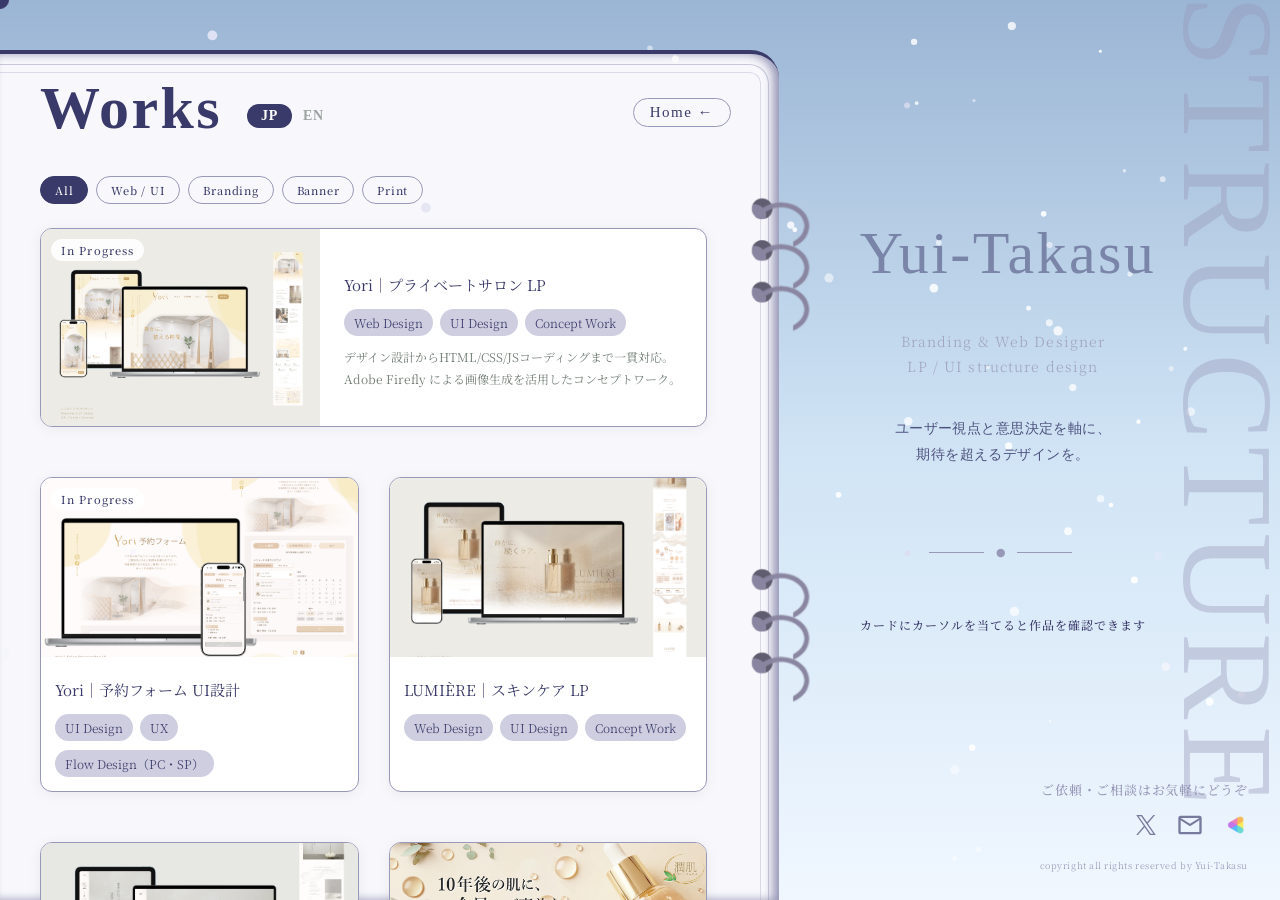
==== design/index.html @ 943c216b "Update index.html" ====
<!DOCTYPE html>
<html lang="ja" id="html-root">
<head>
  <meta charset="UTF-8">
  <meta name="viewport" content="width=device-width, initial-scale=1">
  <title>Design Works | Yui-Takasu</title>

  <!-- SEO -->
  <meta name="description" content="Webデザイナー「Yui-Takasu」のデザイン実績ページ。LP・バナー・ロゴ・ブランディングなどのデザインからコーディングまで一貫対応。">
  <meta name="keywords" content="Webデザイナー,LPデザイン,バナーデザイン,ロゴデザイン,Yui-Takasu,フリーランス,ブランディング">
  <meta name="author" content="Yui-Takasu">
  <link rel="canonical" href="https://www.yui-takasu.com/design/">

  <!-- OGP -->
  <meta property="og:type" content="website">
  <meta property="og:url" content="https://www.yui-takasu.com/design/">
  <meta property="og:title" content="Design Works | Yui-Takasu">
  <meta property="og:description" content="Webデザイナー「Yui-Takasu」のデザイン実績ページ。LP・バナー・ロゴ・ブランディングなどのデザインからコーディングまで一貫対応。">
  <meta property="og:image" content="https://www.yui-takasu.com/assets/img/ogp-design.png">
  <meta property="og:site_name" content="Yui-Takasu | Design">
  <meta property="og:locale" content="ja_JP">

  <!-- Twitter Card -->
  <meta name="twitter:card" content="summary_large_image">
  <meta name="twitter:site" content="@mitty976">
  <meta name="twitter:title" content="Design Works | Yui-Takasu">
  <meta name="twitter:description" content="Webデザイナー「Yui-Takasu」のデザイン実績。LP・バナー・ロゴ・ブランディングなどご依頼受付中。">
  <meta name="twitter:image" content="https://www.yui-takasu.com/assets/img/ogp-design.png">

  <!-- Google Fonts -->
  <link rel="preconnect" href="https://fonts.googleapis.com">
  <link rel="preconnect" href="https://fonts.gstatic.com" crossorigin>
  <link href="https://fonts.googleapis.com/css2?family=Noto+Serif+JP:wght@500&display=swap" rel="stylesheet">

  <link rel="stylesheet" href="../assets/css/design.css">
  <!-- 季節背景JS -->
  <script src="../assets/js/autumn-bg.js"></script>
  <script src="../assets/js/winter-bg.js"></script>
  <script src="../assets/js/summer-bg.js"></script>
  <script src="../assets/js/flare.js"></script>
</head>
<body>

<div id="loader" aria-hidden="true">
  <img class="loader-logo" src="../assets/img/yui-logo.png" alt="Yui-Takasu">
</div>

<video id="bg" autoplay loop muted playsinline>
  <source src="../assets/video/spring-bg.mp4" type="video/mp4">
</video>
<video id="bg-summer-vid" loop muted playsinline style="display:none; position:fixed; top:0; left:0; width:100%; height:100%; object-fit:cover; z-index:-1; pointer-events:none;">
  <source src="../assets/video/summer-bg.mp4" type="video/mp4">
</video>
<canvas id="bg-summer" style="display:none;"></canvas>
<div id="bg-overlay"></div>

<!-- モバイル用イントロカード（ページ読み込み時に一瞬表示） -->
<div id="mobile-intro" aria-hidden="true">
  <p class="mobile-intro__title">Yui-Takasu</p>
  <p class="mobile-intro__role">Branding &amp; Web Designer</p>
  <p class="mobile-intro__catch" data-i18n="catch">ユーザー視点と意思決定を軸に、<br>期待を超えるデザインを。</p>
  <div class="mobile-intro__divider"></div>
  <div class="mobile-intro__links">
    <a href="mailto:mayuyu9766@gmail.com" aria-label="Mail">
      <svg viewBox="0 -960 960 960" xmlns="http://www.w3.org/2000/svg" aria-hidden="true">
        <path fill="currentColor" d="M160-160q-33 0-56.5-23.5T80-240v-480q0-33 23.5-56.5T160-800h640q33 0 56.5 23.5T880-720v480q0 33-23.5 56.5T800-160H160Zm320-280L160-640v400h640v-400L480-440Zm0-80 320-200H160l320 200ZM160-640v-80 480-400Z" style="fill:var(--color-accent)"/>
      </svg>
    </a>
    <a href="https://twitter.com/mitty976" target="_blank" rel="noopener" aria-label="X（Twitter）">
      <svg viewBox="0 0 24 24" xmlns="http://www.w3.org/2000/svg" aria-hidden="true">
        <path fill="currentColor" d="M14.234 10.162 22.977 0h-2.072l-7.591 8.824L7.251 0H.258l9.168 13.343L.258 24H2.33l8.016-9.318L16.749 24h6.993zm-2.837 3.299-.929-1.329L3.076 1.56h3.182l5.965 8.532.929 1.329 7.754 11.09h-3.182z" style="fill:var(--color-accent)"/>
      </svg>
    </a>
  </div>
</div>

<!-- モバイル用コンタクト固定ボタン（右上） -->
<a id="mobile-contact" href="mailto:mayuyu9766@gmail.com" aria-label="メールでお問い合わせ">
  <svg viewBox="0 -960 960 960" xmlns="http://www.w3.org/2000/svg" aria-hidden="true">
    <path fill="currentColor" d="M160-160q-33 0-56.5-23.5T80-240v-480q0-33 23.5-56.5T160-800h640q33 0 56.5 23.5T880-720v480q0 33-23.5 56.5T800-160H160Zm320-280L160-640v400h640v-400L480-440Zm0-80 320-200H160l320 200ZM160-640v-80 480-400Z"/>
  </svg>
</a>

<div id="custom-cursor" aria-hidden="true"></div>

<!-- スパイラルリング -->
<img id="ring-spine-img" src="../assets/img/ring.png" aria-hidden="true">

<div class="page-wrapper">

  <!-- 左：作品グリッド -->
  <div class="main-column">
    <main class="works-main">
      <div class="left-bg">
        <header class="site-header">
          <div class="header-left">
            <h1 class="main-title" data-i18n="title">Works</h1>
            <div class="lang-switch">
              <button class="lang-btn is-active" data-lang="ja">JP</button>
              <button class="lang-btn" data-lang="en">EN</button>
            </div>
          </div>
          <nav class="header-nav">
            <a href="../index.html" class="home-link" aria-label="ホームへ戻る">Home ←</a>
          </nav>
        </header>
      <div class="left-bg-scroll">
      <div class="inner-glow"></div>
      <!-- フィルターバー -->
      <div class="filter-bar" id="filter-bar">
        <button class="filter-btn is-active" data-filter="all">All</button>
        <button class="filter-btn" data-filter="web">Web / UI</button>
        <button class="filter-btn" data-filter="branding">Branding</button>
        <button class="filter-btn" data-filter="banner">Banner</button>
        <button class="filter-btn" data-filter="print">Print</button>
      </div>

      <!-- works-grid -->
      <div class="works-grid" id="works-grid">
        <!-- LP / Web Design -->
        <a class="work-card" href="#" data-modal="yori_salon" data-cat="web" data-featured
           data-hover-ja="プライベートサロン向けLP。デザインからHTML/CSS/JSコーディングまで一貫制作。Adobe Firefly使用。"
           data-hover-en="LP for a private salon. Full design-to-code production. Adobe Firefly used.">
          <div class="work-thumb">
            <img src="../images/works/design/yori-salon.webp" alt="" loading="lazy">
            <div class="work-hover-overlay"></div>
            <span class="work-badge">In Progress</span>
          </div>
          <div class="work-meta">
            <p class="work-title">Yori｜プライベートサロン LP</p>
            <div class="work-tags">
              <span class="work-tag">Web Design</span>
              <span class="work-tag">UI Design</span>
              <span class="work-tag">Concept Work</span>
            </div>
            <p class="work-featured-desc"
               data-ja="デザイン設計からHTML/CSS/JSコーディングまで一貫対応。Adobe Firefly による画像生成を活用したコンセプトワーク。"
               data-en="Full design-to-code production — UI design through HTML/CSS/JS implementation. Adobe Firefly used for image generation.">デザイン設計からHTML/CSS/JSコーディングまで一貫対応。Adobe Firefly による画像生成を活用したコンセプトワーク。</p>
          </div>
        </a>

        <a class="work-card" href="#" data-modal="yori_reservation" data-cat="web"
           data-hover-ja="予約フォームのUI設計。ステップ式フロー・PC/SP両対応のレイアウト設計を担当。"
           data-hover-en="Reservation form UI design. Step-by-step flow and responsive layout.">
          <div class="work-thumb">
            <img src="../images/works/design/yori-reservation-ui.webp" alt="" loading="lazy">
            <div class="work-hover-overlay"></div>
            <span class="work-badge">In Progress</span>
          </div>
          <div class="work-meta">
            <p class="work-title">Yori｜予約フォーム UI設計</p>
            <div class="work-tags">
              <span class="work-tag">UI Design</span>
              <span class="work-tag">UX</span>
              <span class="work-tag">Flow Design（PC・SP）</span>
            </div>
          </div>
        </a>

        <a class="work-card" href="#" data-modal="lumiere" data-cat="web"
           data-hover-ja="スキンケアブランドのコンセプトLP。光と余白を活かした上品なビジュアル設計。"
           data-hover-en="Concept LP for a skincare brand. Elegant visual design using light and whitespace.">
          <div class="work-thumb">
            <img src="../images/works/design/lumiere.webp" alt="" loading="lazy">
            <div class="work-hover-overlay"></div>
          </div>
          <div class="work-meta">
            <p class="work-title">LUMIÈRE｜スキンケア LP</p>
            <div class="work-tags">
              <span class="work-tag">Web Design</span>
              <span class="work-tag">UI Design</span>
              <span class="work-tag">Concept Work</span>
            </div>
          </div>
        </a>

        <a class="work-card" href="#" data-modal="still_air" data-cat="web"
           data-hover-ja="お香ブランドのコンセプトLP。ミニマルで静かな空気感を意識したビジュアル設計。"
           data-hover-en="Concept LP for an incense brand. Minimal and still atmosphere.">
          <div class="work-thumb">
            <img src="../images/works/design/still-air.webp" alt="" loading="lazy">
            <div class="work-hover-overlay"></div>
          </div>
          <div class="work-meta">
            <p class="work-title">STILL AIR｜お香ブランド LP</p>
            <div class="work-tags">
              <span class="work-tag">Web Design</span>
              <span class="work-tag">UI Design</span>
              <span class="work-tag">Concept Work</span>
            </div>
          </div>
        </a>

        <!-- Concept Work -->
        <a class="work-card" href="#" data-modal="uru_hada" data-cat="branding"
           data-hover-ja="スキンケアブランドのコンセプトビジュアル。肌へのやさしさを感覚的に表現。"
           data-hover-en="Concept visual for a skincare brand. Sensory expression of gentleness and luxury.">
          <div class="work-thumb">
            <img src="../images/works/design/uru-hada.webp" alt="" loading="lazy">
            <div class="work-hover-overlay"></div>
          </div>
          <div class="work-meta">
            <p class="work-title">潤肌（URU-HADA）導入美容液</p>
            <div class="work-tags">
              <span class="work-tag">Concept Work</span>
              <span class="work-tag">Emotion</span>
              <span class="work-tag">Sensory Branding</span>
            </div>
          </div>
        </a>

        <a class="work-card" href="#" data-modal="business_statistics" data-cat="branding"
           data-hover-ja="ビジネス統計オンライン講座のコンセプトビジュアル。論理的な情報設計を担当。"
           data-hover-en="Concept visual for a business statistics course. Logical info design and visualization.">
          <div class="work-thumb">
            <img src="../images/works/design/business-statistics.webp" alt="" loading="lazy">
            <div class="work-hover-overlay"></div>
          </div>
          <div class="work-meta">
            <p class="work-title">ビジネス統計学（Online Course）</p>
            <div class="work-tags">
              <span class="work-tag">Concept Work</span>
              <span class="work-tag">Logic</span>
              <span class="work-tag">Information Design</span>
            </div>
          </div>
        </a>

        <a class="work-card" href="#" data-modal="pizzavita" data-cat="branding"
           data-hover-ja="ピザブランドのプロモーションデザイン。アクティブで食欲をそそるビジュアルに仕上げた。"
           data-hover-en="Promotion design for a pizza brand. Active and appetite-stimulating visuals.">
          <div class="work-thumb">
            <img src="../images/works/design/pizzavita.webp" alt="" loading="lazy">
            <div class="work-hover-overlay"></div>
          </div>
          <div class="work-meta">
            <p class="work-title">PIZZA VITA</p>
            <div class="work-tags">
              <span class="work-tag">Concept Work</span>
              <span class="work-tag">Action</span>
              <span class="work-tag">Promotion Design</span>
            </div>
          </div>
        </a>

        <!-- Branding & Identity -->
        <a class="work-card" href="#" data-modal="v_couture" data-cat="branding"
           data-hover-ja="ファッションブランドのブランディング一式。ラグジュアリー感を意識したアイデンティティ設計。"
           data-hover-en="Full branding for a fashion brand. Luxury-oriented visual identity.">
          <div class="work-thumb">
            <img src="../images/works/design/v-couture.webp" alt="" loading="lazy">
            <div class="work-hover-overlay"></div>
          </div>
          <div class="work-meta">
            <p class="work-title">V-COUTURE</p>
            <div class="work-tags">
              <span class="work-tag">Branding &amp; Identity</span>
              <span class="work-tag">Logo・Business Card</span>
            </div>
          </div>
        </a>

        <a class="work-card" href="#" data-modal="kamosu" data-cat="branding"
           data-hover-ja="醸造・発酵系ブランドの名刺デザイン。和の素材感を現代的に昇華したビジュアル。"
           data-hover-en="Business card for a fermentation brand. Japanese aesthetics in a modern design language.">
          <div class="work-thumb">
            <img src="../images/works/design/kamosu.webp" alt="" loading="lazy">
            <div class="work-hover-overlay"></div>
          </div>
          <div class="work-meta">
            <p class="work-title">醸す（KAMOSU）</p>
            <div class="work-tags">
              <span class="work-tag">Business Card Design</span>
            </div>
          </div>
        </a>

        <a class="work-card" href="#" data-modal="aoi_architects" data-cat="branding"
           data-hover-ja="建築事務所のロゴ＋名刺。構造美と信頼感を体現したビジュアルアイデンティティ。"
           data-hover-en="Logo + business card for an architecture firm. Structural beauty and trustworthiness.">
          <div class="work-thumb">
            <img src="../images/works/design/aoi-architects.webp" alt="" loading="lazy">
            <div class="work-hover-overlay"></div>
          </div>
          <div class="work-meta">
            <p class="work-title">AOI Architects</p>
            <div class="work-tags">
              <span class="work-tag">Logo &amp; Business Card Design</span>
              <span class="work-tag">Concept Study</span>
            </div>
          </div>
        </a>

        <a class="work-card" href="#" data-modal="loop_cafe" data-cat="branding"
           data-hover-ja="カフェブランドのロゴデザイン。くつろぎと循環をテーマにしたコンセプトスタディ。"
           data-hover-en="Cafe brand logo. Concept study around relaxation and cycle.">
          <div class="work-thumb">
            <img src="../images/works/design/loop-cafe.webp" alt="" loading="lazy">
            <div class="work-hover-overlay"></div>
          </div>
          <div class="work-meta">
            <p class="work-title">LOOP Café</p>
            <div class="work-tags">
              <span class="work-tag">Logo Design</span>
              <span class="work-tag">Concept Study</span>
            </div>
          </div>
        </a>

        <a class="work-card" href="#" data-modal="nexus_ai" data-cat="branding"
           data-hover-ja="AIテック企業のロゴデザイン。先進性と信頼感を両立したモックアップ付き提案。"
           data-hover-en="Logo for an AI tech company. Innovation and trust, presented with mockups.">
          <div class="work-thumb">
            <img src="../images/works/design/nexus-ai.webp" alt="" loading="lazy">
            <div class="work-hover-overlay"></div>
          </div>
          <div class="work-meta">
            <p class="work-title">NEXUS AI</p>
            <div class="work-tags">
              <span class="work-tag">Logo Design</span>
              <span class="work-tag">Mockup</span>
            </div>
          </div>
        </a>

        <a class="work-card" href="#" data-modal="sora" data-cat="branding"
           data-hover-ja="自然・空をテーマにしたロゴデザイン。パッケージモックアップ付きで提案。"
           data-hover-en="Nature and sky-themed logo design, presented with package mockups.">
          <div class="work-thumb">
            <img src="../images/works/design/sora.webp" alt="" loading="lazy">
            <div class="work-hover-overlay"></div>
          </div>
          <div class="work-meta">
            <p class="work-title">SORA</p>
            <div class="work-tags">
              <span class="work-tag">Logo Design</span>
              <span class="work-tag">Package Mockup</span>
            </div>
          </div>
        </a>

        <!-- Promotion Banners -->
        <a class="work-card" href="#" data-modal="winter_choco" data-cat="banner"
           data-hover-ja="冬限定チョコレートの販促バナー。季節感と購買意欲を高めるビジュアル設計。"
           data-hover-en="Promotion banner for limited-edition winter chocolate. Seasonal appeal and purchase motivation.">
          <div class="work-thumb">
            <img src="../images/works/design/banner-collection-05.webp" alt="" loading="lazy">
            <div class="work-hover-overlay"></div>
          </div>
          <div class="work-meta">
            <p class="work-title">冬限定 ひとくちチョコ</p>
            <div class="work-tags">
              <span class="work-tag">Promotion Banner</span>
              <span class="work-tag">季節商品訴求</span>
            </div>
          </div>
        </a>

        <a class="work-card" href="#" data-modal="onsen" data-cat="banner"
           data-hover-ja="温泉宿の宿泊プランバナー。販促用とブランディング用の2バリエーション制作。"
           data-hover-en="Onsen ryokan plan banner. Two variations: promotional and branding-focused.">
          <div class="work-thumb">
            <img src="../images/works/design/banner-collection-03.webp" alt="" loading="lazy">
            <div class="work-hover-overlay"></div>
          </div>
          <div class="work-meta">
            <p class="work-title">貸切露天風呂付き宿泊プラン</p>
            <div class="work-tags">
              <span class="work-tag">Promotion Banner</span>
              <span class="work-tag">2 Variations（販促・ブランディング）</span>
            </div>
          </div>
        </a>

        <a class="work-card" href="#" data-modal="kobayasland" data-cat="banner"
           data-hover-ja="テーマパーク開園記念のイベント告知バナー。にぎわいと期待感を前面に出したデザイン。"
           data-hover-en="Event announcement banner for a theme park opening. Excitement and anticipation foregrounded.">
          <div class="work-thumb">
            <img src="../images/works/design/banner-collection-06.webp" alt="" loading="lazy">
            <div class="work-hover-overlay"></div>
          </div>
          <div class="work-meta">
            <p class="work-title">Kobayasランド 開園記念</p>
            <div class="work-tags">
              <span class="work-tag">Promotion Banner</span>
              <span class="work-tag">イベント告知</span>
            </div>
          </div>
        </a>

        <a class="work-card" href="#" data-modal="kobapay" data-cat="banner"
           data-hover-ja="決済アプリのクリスマスキャンペーンバナー。アプリ利用促進を目的としたデザイン。"
           data-hover-en="Christmas campaign banner for a payment app. Designed to drive app usage.">
          <div class="work-thumb">
            <img src="../images/works/design/banner-collection-01.webp" alt="" loading="lazy">
            <div class="work-hover-overlay"></div>
          </div>
          <div class="work-meta">
            <p class="work-title">Koba-Pay クリスマスキャンペーン</p>
            <div class="work-tags">
              <span class="work-tag">Promotion Banner</span>
              <span class="work-tag">アプリ利用促進</span>
            </div>
          </div>
        </a>

        <a class="work-card" href="#" data-modal="kobafitness" data-cat="banner"
           data-hover-ja="スポーツジムの新春入会キャンペーンバナー。入会促進を目的としたアクティブなデザイン。"
           data-hover-en="New Year membership campaign banner for a sports gym. Active design to drive sign-ups.">
          <div class="work-thumb">
            <img src="../images/works/design/banner-collection-04.webp" alt="" loading="lazy">
            <div class="work-hover-overlay"></div>
          </div>
          <div class="work-meta">
            <p class="work-title">スポーツKoba 新春入会キャンペーン</p>
            <div class="work-tags">
              <span class="work-tag">Promotion Banner</span>
              <span class="work-tag">入会促進</span>
            </div>
          </div>
        </a>

        <!-- Print Design -->
        <a class="work-card" href="#" data-modal="lunch_menu" data-cat="print"
           data-hover-ja="カフェのフライヤーデザイン。印刷入稿まで一貫対応。"
           data-hover-en="Cafe flyer design. Production through to print-ready submission.">
          <div class="work-thumb">
            <img src="../images/works/design/lunch-menu.webp" alt="" loading="lazy">
            <div class="work-hover-overlay"></div>
          </div>
          <div class="work-meta">
            <p class="work-title">cafe-with flyer</p>
            <div class="work-tags">
              <span class="work-tag">Print Design</span>
            </div>
          </div>
        </a>

        <a class="work-card" href="#" data-modal="bernes" data-cat="print"
           data-hover-ja="自分用名刺のデザイン。印刷入稿まで一貫して担当。"
           data-hover-en="Personal business card design, production through to print submission.">
          <div class="work-thumb">
            <img src="../images/works/design/bernes.webp" alt="" loading="lazy">
            <div class="work-hover-overlay"></div>
          </div>
          <div class="work-meta">
            <p class="work-title">自分用名刺</p>
            <div class="work-tags">
              <span class="work-tag">Print Design</span>
            </div>
          </div>
        </a>

        <a class="work-card" href="#" data-modal="portfolio_print" data-cat="print"
           data-hover-ja="就職活動用の紙ポートフォリオ。Yui-Takasuブランドの世界観を一冊に凝縮。"
           data-hover-en="Paper portfolio for job applications. Yui-Takasu brand world condensed into one book.">
          <div class="work-thumb">
            <img src="../images/works/design/portfolio.webp" alt="" loading="lazy">
            <div class="work-hover-overlay"></div>
          </div>
          <div class="work-meta">
            <p class="work-title">紙ポートフォリオ</p>
            <div class="work-tags">
              <span class="work-tag">Print Design</span>
            </div>
          </div>
        </a>

      </div>

      <!-- モバイル専用フッター（スクロール末尾に名刺＋copyright） -->
      <div class="mobile-footer" aria-hidden="true">
        <p class="mobile-footer__title">Yui-Takasu</p>
        <p class="mobile-footer__role">Branding &amp; Web Designer</p>
        <div class="mobile-footer__links">
          <a href="https://twitter.com/mitty976" target="_blank" rel="noopener" aria-label="X（Twitter）">
            <svg viewBox="0 0 24 24" xmlns="http://www.w3.org/2000/svg" aria-hidden="true">
              <path fill="currentColor" d="M14.234 10.162 22.977 0h-2.072l-7.591 8.824L7.251 0H.258l9.168 13.343L.258 24H2.33l8.016-9.318L16.749 24h6.993zm-2.837 3.299-.929-1.329L3.076 1.56h3.182l5.965 8.532.929 1.329 7.754 11.09h-3.182z" style="fill:var(--color-accent)"/>
            </svg>
          </a>
          <a href="mailto:mayuyu9766@gmail.com" aria-label="Mail">
            <svg viewBox="0 -960 960 960" xmlns="http://www.w3.org/2000/svg" aria-hidden="true">
              <path fill="currentColor" d="M160-160q-33 0-56.5-23.5T80-240v-480q0-33 23.5-56.5T160-800h640q33 0 56.5 23.5T880-720v480q0 33-23.5 56.5T800-160H160Zm320-280L160-640v400h640v-400L480-440Zm0-80 320-200H160l320 200ZM160-640v-80 480-400Z" style="fill:var(--color-accent)"/>
            </svg>
          </a>
          <a href="https://coconala.com/users/1524205" target="_blank" rel="noopener" aria-label="Coconala">
            <img src="../assets/img/images/coconala.png" alt="Coconala" aria-hidden="true" style="width:24px;height:24px;display:block;object-fit:contain;">
          </a>
        </div>
        <p class="mobile-footer__copy">copyright all rights reserved by Yui-Takasu</p>
      </div>

      </div><!-- /.left-bg-scroll -->
    </main>
    <a class="page-top" id="page-top" href="#" aria-label="ページ上部へ">
      <span class="page-top__text">PAGE TOP</span>
    </a>
  </div>

  <!-- 右：サイドバー -->
  <aside class="sidebar">

    <!-- デフォルト：ブランド情報 -->
    <div class="sidebar-default" id="sidebar-default">
      <h2 class="brand-title">Yui-Takasu</h2>
      <p class="brand-role">Branding &amp; Web Designer<br>LP / UI structure design</p>
      <p class="brand-catch" data-i18n="catch">Exceeding client expectations<br>with user-centric,<br>decision-focused design.</p>

      <div class="sidebar-divider"><span style="position:relative; top:-3px">•</span></div>
      <p class="sidebar-hint" data-i18n="hint">カードにカーソルを当てると作品を確認できます</p>
    </div>

    <!-- ホバー時：作品詳細パネル -->
    <div class="sidebar-detail" id="sidebar-detail" aria-hidden="true">
      <p class="detail-title" id="detail-title"></p>
      <p class="detail-scope" id="detail-scope"></p>
      <div class="detail-divider"></div>
      <p class="detail-role-label" id="detail-role-label">制作範囲</p>
      <p class="detail-role" id="detail-role"></p>
      <div class="detail-img-wrap">
        <img class="detail-img" id="detail-img" src="" alt="">
      </div>
      <p class="detail-desc" id="detail-desc"></p>
    </div>

    <!-- 常時固定フッター：ホバー時もデフォルト時も同じ位置 -->
    <div class="sidebar-footer">
      <a class="contact-label" href="mailto:mayuyu9766@gmail.com" data-i18n="contactLabel">ご依頼・ご相談はお気軽にどうぞ</a>
      <div class="contact-icons">
        <a href="https://twitter.com/mitty976" target="_blank" rel="noopener" aria-label="X（Twitter）">
          <svg viewBox="0 0 24 24" xmlns="http://www.w3.org/2000/svg" aria-hidden="true">
            <path fill="currentColor" d="M14.234 10.162 22.977 0h-2.072l-7.591 8.824L7.251 0H.258l9.168 13.343L.258 24H2.33l8.016-9.318L16.749 24h6.993zm-2.837 3.299-.929-1.329L3.076 1.56h3.182l5.965 8.532.929 1.329 7.754 11.09h-3.182z" style="fill:var(--color-accent)"/>
          </svg>
        </a>
        <a href="mailto:mayuyu9766@gmail.com" aria-label="Mail">
          <svg viewBox="0 -960 960 960" xmlns="http://www.w3.org/2000/svg" aria-hidden="true">
            <path fill="currentColor" d="M160-160q-33 0-56.5-23.5T80-240v-480q0-33 23.5-56.5T160-800h640q33 0 56.5 23.5T880-720v480q0 33-23.5 56.5T800-160H160Zm320-280L160-640v400h640v-400L480-440Zm0-80 320-200H160l320 200ZM160-640v-80 480-400Z" style="fill:var(--color-accent)"/>
          </svg>
        </a>
        <a href="https://coconala.com/users/1524205" target="_blank" rel="noopener" aria-label="Coconala">
          <img src="../assets/img/images/coconala.png" alt="Coconala" aria-hidden="true" style="width:24px;height:24px;display:block;object-fit:contain;">
        </a>
      </div>
      <p class="sidebar-copy">copyright all rights reserved by Yui-Takasu</p>
    </div>

    <span class="structure-deco" aria-hidden="true">STRUCTURE</span>
  </aside>

</div>

<!-- モーダル -->
<div class="modal-overlay" id="work-modal" role="dialog" aria-modal="true" aria-hidden="true">
  <div class="modal-box" id="modal-box">
    <button class="modal-close" id="modal-close" aria-label="閉じる">×</button>
    <h2 class="modal-title" id="modal-title"></h2>
    <p class="modal-subtitle" id="modal-subtitle"></p>
    <div class="modal-body" id="modal-body"></div>
  </div>
</div>


<script src="../assets/js/design.js"></script>
</body>
</html>
---- assets/css/design.css ----
*, *::before, *::after { box-sizing: border-box; margin: 0; padding: 0; }

    :root {
      --font-display:   'Times New Roman', 'Times', serif;
      --font-body:      'Noto Serif JP', 'Hiragino Mincho Pro', serif;
      --font-structure: 'SimSun-ExtG', 'SimSun', serif;

      --color-bg:      #FBFFFC;
      --color-works:   #E8F5EC;
      --color-sidebar: #C2E0CA;
      --color-border:  #84B890;
      --color-accent:  #2D6E3E;
      --color-btn:     #2D6E3E;
    }

    html, body {
      height: 100%;
      font-family: var(--font-body);
      background: transparent;
      color: #2a3a2e;
    }

    canvas {
      position: fixed;
      top: 0;
      left: 0;
    }

    #bg {
      position: fixed;
      top: 0;
      left: 0;
      width: 100vw;
      height: 100vh;
      z-index: -1;
      pointer-events: none;
      object-fit: cover;
    }
    #bg-overlay {
      position: fixed;
      inset: 0;
      background: rgba(255,255,255,0.50);
      z-index: -1;
      pointer-events: none;
    }

    body {
      display: flex;
      flex-direction: column;
      overflow: hidden;
    }

    /* === カスタムカーソル（丸） === */
    *, *::before, *::after { cursor: none !important; }

    #custom-cursor {
      position: fixed;
      top: 0;
      left: 0;
      width: 18px;
      height: 18px;
      border: 1.5px solid var(--color-accent);
      border-radius: 50%;
      background: var(--color-accent);
      pointer-events: none;
      z-index: 99999;
      transform: translate(-50%, -50%);
      transition: width 0.18s ease, height 0.18s ease,
                  background 0.18s ease, border-color 0.6s ease;
    }
    #custom-cursor.is-large {
      width: 30px;
      height: 30px;
      background: transparent;
    }

    /* === ページ全体レイアウト === */
    .page-wrapper {
      display: flex;
      flex: 1;
      min-height: 0;
    }

    /* === メインカラム（左：作品グリッド） === */
    .main-column {
      flex: 7;
      min-width: 0;
      min-height: 0;
      display: flex;
      flex-direction: column;
      position: relative;
      perspective: 400px;
      padding-right: 0;
      padding-bottom: 0;
      padding-top: 50px;
    }

    /* === ヘッダー === */
    .site-header {
      display: flex;
      align-items: center;
      justify-content: space-between;
      padding: 14px 48px 14px 40px;
      flex-shrink: 0;
    }

    .header-left {
      display: flex;
      align-items: center;
      gap: 20px;
    }

    .main-title {
      font-family: var(--font-display);
      font-size: 60px;
      font-family: 'Times New Roman', Times, serif;
      font-weight: 700;
      color: var(--color-accent);
      letter-spacing: 0.04em;
      margin-top: 10px;
      line-height: 1;
      font-style: Bold;
      transition: color 0.6s ease;
    }

    .lang-switch {
      display: flex;
      gap: 6px;
      align-items: center;
    }

    .lang-btn {
      background: none;
      border: none;
      font-family: var(--font-display);
      font-size: 14px;
      font-weight: 700;
      color: rgba(42,58,46,0.45);
      cursor: pointer;
      letter-spacing: 0.05em;
      padding: 10px 0;
      margin-top: 25px;
      margin-left: 5px;
      transition: all 0.2s;
    }
    .lang-btn.is-active {
      background: var(--color-btn);
      color: #fff;
      border-radius: 20px;
      padding: 4px 14px;
      transition: background 0.6s ease;
    }

    /* === 季節切り替えボタン === */
    .season-switch {
      display: flex;
      gap: 2px;
      align-items: center;
      margin-top: 25px;
    }
    .season-btn {
      background: none;
      border: 1.5px solid transparent;
      font-size: 15px;
      padding: 3px 7px;
      border-radius: 20px;
      cursor: pointer;
      transition: border-color 0.25s, background 0.25s, opacity 0.25s;
      line-height: 1;
      opacity: 0.45;
    }
    .season-btn:hover { opacity: 0.8; border-color: var(--color-border); }
    .season-btn.is-active {
      opacity: 1;
      border-color: var(--color-accent);
      background: var(--color-sidebar);
    }

    .header-nav {
      display: flex;
      align-items: center;
      gap: 18px;
      margin-top: 18px;
    }

    .home-link {
      display: flex;
      align-items: center;
      gap: 6px;
      font-family: var(--font-display);
      font-size: 15px;
      font-weight: 300;
      letter-spacing: 0.1em;
      color: var(--color-accent);
      text-decoration: none;
      border: 1px solid var(--color-border);
      border-radius: 20px;
      padding: 5px 16px;
      transition: background 0.2s, color 0.2s, border-color 0.6s ease;
    }
    .home-link:hover { background: var(--color-accent); color: #fff; }

    .header-icon-svg {
      width: 28px;
      height: 28px;
      display: block;
      color: var(--color-accent);
      opacity: 0.7;
      transition: opacity 0.2s, color 0.6s ease;
    }
    .header-icon-svg:hover { opacity: 1; }

    /* === 作品エリア === */
    .works-main {
      flex: 1;
      min-height: 0;
      overflow: hidden;
    }

    /* === 作品グリッド === */
    .works-grid {
      display: grid;
      grid-template-columns: repeat(2, 1fr);
      gap: 30px;
    }

    .left-bg {
      position: relative;
      height: 100%;
      display: flex;
      flex-direction: column;
      background-color: var(--color-bg);
      border-radius: 0 28px 0 0;
      overflow: hidden;
      border-top: 4px solid var(--color-accent);
      box-shadow: inset -6px 0 10px var(--color-border);
      transition: background-color 0.6s ease, border-color 0.6s ease, box-shadow 0.6s ease;
    }

    /* 二重線より内側でスクロール → ::before/::after が固定になる */
    .left-bg-scroll {
      flex: 1;
      min-height: 0;
      overflow-y: auto;
      overflow-x: hidden;
      padding: 24px 40px 60px;
      margin-right: 32px;
      scrollbar-width: thin;
      scrollbar-color: var(--color-border) transparent;
    }
    .left-bg-scroll::-webkit-scrollbar { width: 4px; }
    .left-bg-scroll::-webkit-scrollbar-thumb { background: var(--color-border); border-radius: 2px; }

    /* 二重ボーダー装飾（左辺なし） */
    .left-bg::before,
    .left-bg::after {
      content: '';
      position: absolute;
      left: 0;
      border-top: 1px solid var(--color-border);
      border-right: 1px solid var(--color-border);
      border-bottom: none;
      border-left: none;
      pointer-events: none;
      opacity: 0.5;
      transition: border-color 0.6s ease;
    }
    .left-bg::before {
      top: 10px;
      right: 10px;
      bottom: 0;
      border-radius: 0 20px 0 0;
    }
    .left-bg::after {
      top: 18px;
      right: 18px;
      bottom: 0;
      border-radius: 0 12px 0 0;
      opacity: 0.3;
    }



    /* === フィルターバー === */
    .filter-bar {
      display: flex;
      gap: 8px;
      flex-wrap: wrap;
      margin-bottom: 24px;
    }
    .filter-btn {
      font-family: var(--font-body);
      font-size: 11px;
      font-weight: 500;
      letter-spacing: 0.07em;
      color: var(--color-accent);
      background: transparent;
      border: 1px solid var(--color-border);
      border-radius: 20px;
      padding: 5px 14px;
      cursor: none;
      transition: background 0.2s ease, color 0.2s ease, border-color 0.2s ease;
    }
    .filter-btn:hover  { background: var(--color-works); }
    .filter-btn.is-active {
      background: var(--color-accent);
      color: #fff;
      border-color: var(--color-accent);
    }

    /* === フィーチャードカード === */
    .work-card[data-featured] {
      grid-column: span 2;
      display: flex;
      flex-direction: row;
      align-items: stretch;
    }
    .work-card[data-featured] .work-thumb {
      flex: 0 0 42%;
      aspect-ratio: unset;
      min-height: 155px;
    }
    .work-card[data-featured] .work-thumb img { height: 100%; }
    .work-card[data-featured] .work-meta {
      flex: 1;
      display: flex;
      flex-direction: column;
      justify-content: center;
      padding: 20px 24px;
    }
    .work-featured-desc {
      font-family: var(--font-body);
      font-size: 12px;
      color: rgba(42,58,46,0.65);
      line-height: 1.8;
      margin-top: 10px;
    }

    /* === 作品カード === */
    .work-card {
      display: block;
      background: var(--color-works);
      border-radius: 12px;
      overflow: hidden;
      text-decoration: none;
      color: inherit;
      transition: transform 0.3s ease, box-shadow 0.3s ease, background 0.6s ease;
      border: 1px solid var(--color-border);
      margin-bottom: 20px;
      box-shadow: 0 2px 14px rgba(0,0,0,0.06);
    }
    .work-card:hover {
      transform: translateY(-4px);
      box-shadow: 0 8px 28px rgba(0,0,0,0.12);
    }

    .work-thumb {
      position: relative;
      overflow: hidden;
      background: var(--color-sidebar);
      aspect-ratio: 16 / 9;
      transition: background 0.6s ease;
    }
    .work-thumb img {
      width: 100%;
      height: 100%;
      object-fit: cover;
      display: block;
      transition: transform 0.4s ease;
    }
    .work-card:hover .work-thumb img { transform: scale(1.04); }

    /* ホバーオーバーレイ（円形に広がる） */
    .work-hover-overlay {
      position: absolute;
      top: 50%;
      left: 50%;
      width: 160%;
      aspect-ratio: 1;
      background: rgba(255, 255, 255, 0.5);
      border-radius: 50%;
      transform: translate(-50%, -50%) scale(0);
      transition: transform 0.6s cubic-bezier(0.22, 1, 0.36, 1);
      pointer-events: none;
    }
    .work-card:hover .work-hover-overlay {
      transform: translate(-50%, -50%) scale(1);
    }

    /* In Progress バッジ */
    .work-badge {
      position: absolute;
      top: 10px;
      left: 10px;
      background: rgba(255,255,255,0.92);
      color: var(--color-accent);
      font-family: var(--font-body);
      font-size: 11px;
      font-weight: 500;
      letter-spacing: 0.1em;
      padding: 3px 10px;
      border-radius: 20px;
      z-index: 2;
    }

    .work-meta {
      padding: 14px 14px 14px;
    }
    .work-title {
      font-family: var(--font-body);
      font-size: 15px;
      font-weight: 400;
      line-height: 1.5;
      margin-top: 8px;
      margin-bottom: 8px;
      color: var(--color-btn);
    }
    .work-tags {
      display: flex;
      flex-wrap: wrap;
      gap: 4px;
    }
    .work-tag {
      font-size: 12px;
      font-family: var(--font-body);
      font-weight: 300;
      color: var(--color-accent);
      border: none;
      background: var(--color-sidebar);
      border-radius: 20px;
      padding: 5px 10px;
      white-space: nowrap;
      margin: 5px 3px 0 0;
      transition: border-color 0.6s ease, color 0.6s ease;
    }

    /* === サイドバー：デフォルト↔詳細パネル === */
    .sidebar-default,
    .sidebar-detail {
      position: absolute;
      inset: 0;
      display: flex;
      flex-direction: column;
      overflow: hidden;
    }
    .sidebar-default {
      transition: opacity 0.35s ease;
    }

    .sidebar-default {
      padding: 60px 35% 160px 32px;
      opacity: 1;
      z-index: 2;
      justify-content: center;
    }
    .sidebar-default.is-hidden { opacity: 0; pointer-events: none; }

    .sidebar-detail {
      padding: 60px 28px 24px;
      opacity: 0;
      transform-origin: left center;
      transform: rotateY(-90deg);
      pointer-events: none;
      z-index: 3;
      background: var(--color-bg);
      transition: transform 0.45s cubic-bezier(0.22, 1, 0.36, 1),
                  opacity 0.15s ease;
    }
    .sidebar-detail.is-visible {
      opacity: 1;
      transform: rotateY(0deg);
      pointer-events: auto;
    }
    .sidebar-detail.is-switching {
      opacity: 0 !important;
      transform: rotateY(90deg) !important;
      transition: transform 0.35s cubic-bezier(0.55, 0, 1, 0.45),
                  opacity 0.15s ease !important;
    }
    .sidebar-detail.is-visible::after {
      content: '';
      position: absolute;
      inset: 0;
      background: rgba(255, 255, 255, 0.3);
      pointer-events: none;
    }

    .detail-title {
      font-family: var(--font-display);
      font-size: 22px;
      font-weight: 400;
      font-style: Bold;
      text-align: center;
      color: var(--color-accent);
      letter-spacing: 0.03em;
      line-height: 1.5;
      margin-bottom: 5px;
      transition: color 0.6s ease;
    }
    .detail-scope {
      text-align: center;
      font-family: var(--font-body);
      font-size: 13px;
      color: var(--color-border);
      letter-spacing: 0.06em;
      line-height: 1.8;
      margin-bottom: 12px;
    }
    .detail-divider {
      width: 50%;
      height: 1px;
      background: var(--color-border);
      opacity: 0.45;
      margin: 0 auto 20px;
      transition: background 0.6s ease;
    }
    .detail-role-label {
      font-family: var(--font-body);
      font-size: 13px;
      text-align: center;
      font-weight: 500;
      letter-spacing: 0.1em;
      color: var(--color-accent);
      margin-bottom: 5px;
      transition: color 0.6s ease;
    }
    .detail-role {
      font-family: var(--font-body);
      font-size: 13px;
      text-align: center;
      color: rgba(42,58,46,0.65);
      line-height: 1.75;
      margin-bottom: 20px;
    }
    .detail-img-wrap { width: 100%; margin-bottom: 50px; }
    .detail-img {
      width: 100%;
      border-radius: 8px;
      object-fit: cover;
      aspect-ratio: 16 / 9;
    }
    .detail-desc {
      font-family: var(--font-body);
      font-size: 13px;
      text-align: center;
      color: rgba(42,58,46,0.72);
      line-height: 1.9;
      flex: 1;
      margin-bottom: 18px;
    }
    .detail-footer {
      margin-top: auto;
      display: flex;
      justify-content: center;
      gap: 20px;
      padding-top: 8px;
    }
    .detail-footer a { display: block; opacity: 0.6; transition: opacity 0.2s; }
    .detail-footer a:hover { opacity: 1; }
    .detail-footer svg { width: 24px; height: 24px; display: block; }

    /* === サイドバー（右） === */
    .sidebar {
      flex: 4.5;
      min-width: 0;
      background: transparent;
      display: flex;
      flex-direction: column;
      position: relative;
      overflow: hidden;
      perspective: 800px;
      transition: background 0.6s ease, border-color 0.6s ease;
    }
    .brand-title {
      font-family: var(--font-display);
      font-size: 60px;
      font-weight: 500;
      font-style: bold;
      text-align: center;
      color: color-mix(in srgb, var(--color-accent) 50%, transparent);
      letter-spacing: 0.04em;
      line-height: 1.2;
      margin-top: 50px;
      margin-bottom: 40px;
      margin-right: -100px;
      transition: color 0.6s ease;
    }

    .brand-role {
      font-family: var(--font-body);
      font-size: 14px;
      font-weight: 300;
      color: color-mix(in srgb, var(--color-border) 80%, transparent);
      letter-spacing: 0.08em;
      line-height: 1.8;
      margin-bottom: 36px;
      margin-right: -90px;
      text-align: center;
    }

    .brand-catch {
      font-family: var(--font-display);
      font-size: 14px;
      font-weight: 300;
      font-style: blod;
      color: var(--color-accent);
      letter-spacing: 0.03em;
      line-height: 1.9;
      opacity: 0.85;
      text-align: center;
      margin-right: -90px;
      transition: color 0.6s ease;
    }

    .sidebar-divider {
      display: flex;
      align-items: center;
      gap: 10px;
      margin: 55px 40%;
      color: var(--color-border);
      font-size: 40px;
      transition: color 0.6s ease;
    }
    .sidebar-divider::before,
    .sidebar-divider::after {
      content: '';
      flex: 1;
      height: 1px;
      width: 55px;
      flex: none;
      background: var(--color-border);
      transition: background 0.6s ease;
    }

    @keyframes hint-pulse {
      0%, 100% { opacity: 0.1; }
      50%       { opacity: 0.5; }
    }
    .sidebar-hint {
      font-size: 12px;
      font-family: var(--font-body);
      font-weight: 500;
      letter-spacing: 0.08em;
      color: var(--color-accent);
      margin-top: -20px;
      margin-right: -90px;
      text-align: center;
      animation: hint-pulse 3s ease-in-out infinite;
    }

    /* === サイドバー固定フッター === */
    .sidebar-footer {
      position: absolute;
      bottom: 28px;
      left: 32px;
      right: 32px;
      z-index: 10;
      pointer-events: auto;
    }

    .contact-label {
      display: block;
      font-family: var(--font-body);
      font-size: 13px;
      font-weight: 500;
      color: var(--color-border);
      letter-spacing: 0.06em;
      text-align: right;
      margin-bottom: 12px;
      text-decoration: none;
      transition: opacity 0.7s ease, color 0.2s ease;
    }
    .contact-label:hover { color: var(--color-accent); }
    .contact-label.is-hidden {
      opacity: 0;
      transition: opacity 0.35s ease;
    }

    .contact-icons {
      display: flex;
      justify-content: right;
      align-items: center;
      gap: 20px;
    }
    .contact-icons a { display: block; opacity: 0.65; transition: opacity 0.2s; }
    .contact-icons a:hover { opacity: 1; }
    .contact-icons svg { width: 28px; height: 28px; display: block; }
    .contact-icons a:first-child svg { width: 20px; height: 20px; }

    .sidebar-copy {
      margin-top: 20px;
      padding-top: 0;
      font-family: var(--font-body);
      font-size: 9px;
      font-weight: 300;
      color: var(--color-border);
      text-align: right;
      letter-spacing: 0.06em;
    }

    /* STRUCTURE 縦書き装飾 */
    .structure-deco {
      position: absolute;
      right: -23px;
      top: -5px;
      bottom: 0;
      writing-mode: vertical-rl;
      font-family: var(--font-structure);
      font-size: 130px;
      font-weight: 400;
      font-style: normal;
      letter-spacing: 0.05em;
      color: color-mix(in srgb, var(--color-border) 40%, transparent);
      user-select: none;
      display: flex;
      align-items: center;
      justify-content: flex-start;
      pointer-events: none;
      transition: color 0.6s ease;
      z-index: 1;
    }

    /* === モーダル === */
    .modal-overlay {
      position: fixed;
      inset: 0;
      background: rgba(42,58,46,0.35);
      display: flex;
      align-items: center;
      justify-content: center;
      z-index: 500;
      opacity: 0;
      pointer-events: none;
      transition: opacity 0.25s ease;
    }
    .modal-overlay.is-open { opacity: 1; pointer-events: auto; }

    .modal-box {
      background: var(--color-bg);
      border-radius: 16px;
      padding: 40px 36px 36px;
      max-width: 620px;
      width: 90%;
      max-height: 84vh;
      overflow-y: auto;
      position: relative;
      scrollbar-width: thin;
      scrollbar-color: var(--color-border) transparent;
      transition: background 0.6s ease;
    }
    .modal-box::-webkit-scrollbar { width: 4px; }
    .modal-box::-webkit-scrollbar-thumb { background: var(--color-border); border-radius: 2px; }

    .modal-close {
      position: absolute;
      top: 16px;
      right: 16px;
      width: 32px;
      height: 32px;
      background: none;
      border: 1px solid var(--color-border);
      border-radius: 50%;
      font-size: 16px;
      color: var(--color-accent);
      cursor: pointer;
      display: flex;
      align-items: center;
      justify-content: center;
      transition: background 0.2s, color 0.2s;
    }
    .modal-close:hover { background: var(--color-accent); color: #fff; }

    .modal-title {
      font-family: var(--font-display);
      font-size: 20px;
      font-weight: 300;
      font-style: italic;
      color: var(--color-accent);
      letter-spacing: 0.04em;
      line-height: 1.4;
      margin-bottom: 6px;
      padding-right: 36px;
      transition: color 0.6s ease;
    }

    .modal-scope {
      font-family: var(--font-body);
      font-size: 11px;
      font-weight: 300;
      color: rgba(42,58,46,0.55);
      letter-spacing: 0.08em;
      margin-bottom: 14px;
    }

    .modal-tags {
      display: flex;
      flex-wrap: wrap;
      gap: 6px;
      margin-bottom: 18px;
    }
    .modal-tag {
      font-size: 10px;
      font-family: var(--font-body);
      font-weight: 300;
      color: var(--color-accent);
      border: 1px solid var(--color-border);
      border-radius: 20px;
      padding: 2px 12px;
    }

    .modal-img {
      width: 100%;
      border-radius: 10px;
      display: block;
      margin-bottom: 20px;
      border: 1px solid var(--color-border);
    }

    .modal-divider {
      height: 1px;
      background: var(--color-border);
      margin: 16px 0;
      opacity: 0.5;
    }

    .modal-role-label {
      font-family: var(--font-body);
      font-size: 10px;
      font-weight: 500;
      letter-spacing: 0.12em;
      color: var(--color-accent);
      text-transform: uppercase;
      margin-bottom: 6px;
    }

    .modal-role {
      font-family: var(--font-body);
      font-size: 12px;
      font-weight: 300;
      color: rgba(42,58,46,0.7);
      line-height: 1.7;
      margin-bottom: 16px;
    }

    .modal-desc {
      font-family: var(--font-body);
      font-size: 13px;
      font-weight: 300;
      color: #2a3a2e;
      line-height: 1.9;
      margin-bottom: 20px;
    }
    .modal-desc .desc-lead {
      margin-bottom: 20px;
      line-height: 1.9;
    }
    .modal-desc .desc-section { margin-bottom: 18px; }
    .modal-desc .desc-section h3 {
      font-size: 12px;
      font-weight: 500;
      letter-spacing: 0.08em;
      color: var(--color-accent);
      margin-bottom: 8px;
      padding-bottom: 4px;
      border-bottom: 1px solid var(--color-border);
    }
    .modal-desc .desc-section ul,
    .modal-desc .desc-section ol {
      padding-left: 18px;
      margin-bottom: 10px;
    }
    .modal-desc .desc-section li { margin-bottom: 5px; }
    .modal-desc .desc-note {
      margin-top: 10px;
      padding: 10px 12px;
      background: rgba(0,0,0,0.03);
      border-left: 2px solid var(--color-border);
      font-size: 11.5px;
    }
    .modal-desc .desc-note dl { display: grid; grid-template-columns: auto 1fr; gap: 4px 10px; }
    .modal-desc .desc-note dt { font-weight: 500; color: rgba(42,58,46,0.7); white-space: nowrap; }
    .modal-desc .desc-note dd { color: #2a3a2e; }
    .modal-desc .desc-related {
      margin-top: 10px;
      font-size: 11.5px;
      color: rgba(42,58,46,0.65);
      font-style: italic;
    }

    .modal-subtitle {
      font-family: var(--font-body);
      font-size: 11px;
      color: rgba(42,58,46,0.5);
      letter-spacing: 0.08em;
      margin-bottom: 16px;
    }

    /* === mwork コンテンツ === */
    .mwork__lead {
      font-family: var(--font-body);
      font-size: 13px;
      color: rgba(42,58,46,0.78);
      line-height: 1.95;
      margin-bottom: 20px;
    }

    /* === ギャラリー（design works） === */
    .mwork__media { margin-bottom: 6px; }
    .modal__figure {
      position: relative;
      margin: 0;
      line-height: 0;
    }
    .mwork__img {
      width: 100%;
      border-radius: 8px;
      display: block;
      border: 1px solid var(--color-border);
      transition: opacity 0.25s ease;
      max-height: 380px;
      object-fit: contain;
      background: var(--color-works);
    }
    .mwork__img.is-switching { opacity: 0; }
    .mgallery-ghost {
      position: absolute;
      inset: 0;
      width: 100%;
      height: 100%;
      border-radius: 8px;
      object-fit: contain;
      transition: opacity 0.4s ease, filter 0.4s ease;
      pointer-events: none;
    }
    .mgallery-ghost.is-done { opacity: 0; filter: blur(4px); }
    .mgallery-ui {
      display: flex;
      align-items: center;
      justify-content: center;
      gap: 12px;
      margin-bottom: 8px;
    }
    .mgallery-ui__btn {
      background: none;
      border: 1px solid var(--color-border);
      border-radius: 50%;
      width: 28px;
      height: 28px;
      font-size: 12px;
      color: var(--color-accent);
      cursor: pointer;
      display: flex;
      align-items: center;
      justify-content: center;
      transition: background 0.2s, color 0.2s;
    }
    .mgallery-ui__btn:hover { background: var(--color-accent); color: #fff; }
    .mgallery-ui__btn:disabled { opacity: 0.3; pointer-events: none; }
    .mgallery-ui__label {
      font-family: var(--font-body);
      font-size: 11px;
      color: var(--color-border);
      letter-spacing: 0.06em;
      min-width: 80px;
      text-align: center;
    }

    /* === mwork langbar (JP/EN) === */
    .mwork__langbar {
      display: flex;
      gap: 6px;
      margin: 14px 0 10px;
    }
    .mwork__langbtn {
      font-family: var(--font-body);
      font-size: 10px;
      font-weight: 500;
      letter-spacing: 0.08em;
      border: 1px solid var(--color-border);
      border-radius: 20px;
      padding: 3px 12px;
      background: transparent;
      color: var(--color-accent);
      cursor: pointer;
      transition: background 0.2s, color 0.2s;
    }
    .mwork__langbtn.is-active { background: var(--color-accent); color: #fff; border-color: var(--color-accent); }

    /* === mwork sections === */
    .mwork__divider {
      border-top: 1px solid var(--color-border);
      padding-top: 14px;
      margin-top: 14px;
      opacity: 0.6;
    }
    .mwork__divider.mwork__points { opacity: 1; }
    .mwork__points h3, .mwork__process h3 {
      font-family: var(--font-body);
      font-size: 10px;
      font-weight: 500;
      letter-spacing: 0.12em;
      color: var(--color-accent);
      text-transform: uppercase;
      margin-bottom: 8px;
    }
    .mwork__points ul, .mwork__process ol {
      font-family: var(--font-body);
      font-size: 12px;
      color: rgba(42,58,46,0.72);
      line-height: 1.75;
      padding-left: 18px;
      margin-bottom: 10px;
    }
    .mwork__points li, .mwork__process li { margin-bottom: 4px; }
    .mwork__process { margin-top: 12px; }
    .mwork__note {
      margin-top: 10px;
      padding: 10px 12px;
      background: rgba(0,0,0,0.03);
      border-left: 2px solid var(--color-border);
      font-size: 11px;
    }
    .mwork__note dl { display: grid; grid-template-columns: auto 1fr; gap: 4px 10px; }
    .mwork__note dt { font-weight: 500; color: rgba(42,58,46,0.7); white-space: nowrap; }
    .mwork__note dd { color: #2a3a2e; }
    .mwork__related {
      margin-top: 10px;
      font-size: 11.5px;
      color: rgba(42,58,46,0.6);
      font-style: italic;
      font-family: var(--font-body);
    }
    .mwork__en {
      font-family: var(--font-body);
      font-size: 12px;
      color: rgba(42,58,46,0.72);
      line-height: 1.75;
    }

    /* === onsen タブ式バリエーション === */
    .mtabs {
      display: flex;
      gap: 6px;
      margin-bottom: 12px;
    }
    .mtab {
      font-family: var(--font-body);
      font-size: 11px;
      border: 1px solid var(--color-border);
      border-radius: 20px;
      padding: 4px 14px;
      background: transparent;
      color: var(--color-accent);
      cursor: pointer;
      transition: background 0.2s, color 0.2s;
    }
    .mtab.is-active { background: var(--color-accent); color: #fff; border-color: var(--color-accent); }
    .mpanel { display: none; }
    .mpanel.is-active { display: block; }
    .modal__figure figcaption, .modal__caption {
      font-family: var(--font-body);
      font-size: 11px;
      color: rgba(42,58,46,0.6);
      line-height: 1.65;
      margin-top: 8px;
      padding: 0 2px;
    }
    .modal__figure img {
      width: 100%;
      border-radius: 8px;
      display: block;
      border: 1px solid var(--color-border);
    }

    /* === スパイラルリング === */
    #ring-spine-img {
      position: fixed;
      top: 50%;
      left: calc(60.9% - 30px);
      transform: translateY(-50%);
      width: 60px;
      height: auto;
      z-index: 200;
      pointer-events: none;
      filter: var(--ring-filter);
    }

    /* === Page Top（縦書き角丸ボタン） === */
    .page-top {
      position: fixed;
      bottom: 20px;
      right: -30px;
      z-index: 1000;
      display: flex;
      align-items: center;
      justify-content: center;
      width: 30px;
      padding: 16px 0;
      background: var(--color-accent);
      border-radius: 0 10px 10px 0;
      text-decoration: none;
      opacity: 0;
      transform-origin: left center;
      transform: rotateY(-90deg);
      pointer-events: none;
      transition: transform 0.45s cubic-bezier(0.22, 1, 0.36, 1),
                  opacity 0.15s ease,
                  background 0.6s ease;
    }
    .page-top.is-visible { opacity: 1; transform: rotateY(0deg); pointer-events: auto; }
    .page-top:hover { opacity: 0.7; }

    .page-top__text {
      writing-mode: vertical-rl;
      text-orientation: upright;
      font-family: var(--font-display);
      font-size: 9px;
      font-weight: 400;
      letter-spacing: 0.1em;
      white-space: nowrap;
      color: #fff;
    }

    /* === ローダー === */
    #loader {
      position: fixed;
      inset: 0;
      z-index: 99999;
      background: var(--color-loader-bg);
      display: flex;
      align-items: center;
      justify-content: center;
      transition: opacity 0.9s ease;
    }
    #loader.is-out  { opacity: 0; pointer-events: none; }
    #loader.is-gone { display: none; }
    .loader-logo {
      width: clamp(200px, 32vw, 340px);
      opacity: 0;
      transform: translateY(12px);
      animation: loader-logo-in 0.8s ease 0.3s forwards;
      transition: filter 0s;
    }
    @keyframes loader-logo-in {
      to { opacity: 1; transform: translateY(0); }
    }


    /* === モバイルイントロカード（デフォルト非表示） === */
    #mobile-intro {
      display: none;
    }
    #mobile-intro .mobile-intro__title {
      font-family: var(--font-display);
      font-size: 42px;
      font-weight: 700;
      color: var(--color-accent);
      letter-spacing: 0.04em;
      transition: color 0.6s ease;
    }
    #mobile-intro .mobile-intro__role {
      font-family: var(--font-body);
      font-size: 13px;
      color: color-mix(in srgb, var(--color-border) 80%, transparent);
      letter-spacing: 0.08em;
    }
    #mobile-intro .mobile-intro__catch {
      font-family: var(--font-display);
      font-size: 13px;
      color: var(--color-accent);
      letter-spacing: 0.04em;
      line-height: 1.9;
      text-align: center;
      opacity: 0.85;
    }
    #mobile-intro .mobile-intro__divider {
      width: 40px;
      height: 1px;
      background: var(--color-border);
      opacity: 0.5;
      margin: 4px 0;
    }
    #mobile-intro .mobile-intro__links {
      display: flex;
      gap: 24px;
      margin-top: 4px;
    }
    #mobile-intro .mobile-intro__links a {
      display: block;
      opacity: 0.6;
    }
    #mobile-intro .mobile-intro__links svg {
      width: 22px;
      height: 22px;
      display: block;
    }

    /* === モバイルコンタクトボタン（デフォルト非表示） === */
    #mobile-contact {
      display: none;
    }

    /* === モバイルフッター（デフォルト非表示） === */
    .mobile-footer {
      display: none;
    }

    /* === レスポンシブ対応（768px以下） === */
    @media (max-width: 768px) {
      /* カーソル無効化 */
      *, *::before, *::after { cursor: auto !important; }
      #custom-cursor { display: none; }

      /* リング非表示 */
      #ring-spine-img { display: none; }

      /* body: スクロール許可 */
      body {
        overflow-x: hidden;
        overflow-y: auto;
      }

      /* ページラッパー縦積み */
      .page-wrapper {
        flex-direction: column;
      }

      /* メインカラム全幅 */
      .main-column {
        flex: none;
        width: 100%;
        padding-top: 0;
        perspective: none;
      }

      /* サイドバー非表示 */
      .sidebar { display: none; }

      /* left-bg: 角丸・影を削除しシンプルに */
      .left-bg {
        border-radius: 0;
        border-top: none;
        box-shadow: none;
        min-height: 100svh;
        height: auto;
      }

      /* works-main: スクロール解放 */
      .works-main {
        overflow: visible;
        height: auto;
      }

      /* left-bg-scroll: ウィンドウスクロールに委ねる */
      .left-bg-scroll {
        overflow-y: visible;
        height: auto;
        margin-right: 0;
        padding: 16px 16px 40px;
      }

      /* ヘッダー調整 */
      .site-header {
        flex-wrap: wrap;
        padding: 12px 16px;
        gap: 6px;
      }
      .main-title { font-size: 36px; }
      .header-nav { margin-top: 0; }
      .lang-btn, .season-btn { margin-top: 0; }

      /* Works グリッド: 1カラム */
      .works-grid {
        grid-template-columns: 1fr;
        gap: 16px;
      }
      .work-card[data-featured] {
        grid-column: span 1;
        flex-direction: column;
      }
      .work-card[data-featured] .work-thumb {
        flex: none;
        aspect-ratio: 16 / 9;
        min-height: unset;
      }

      /* page-top: 右端固定 */
      .page-top {
        right: 0;
        left: auto;
        bottom: 16px;
        border-radius: 10px 0 0 10px;
        transform-origin: right center;
        transform: rotateY(90deg);
      }
      .page-top.is-visible { transform: rotateY(0deg); }

      /* モバイルイントロカード */
      #mobile-intro {
        display: flex;
        position: fixed;
        inset: 0;
        z-index: 10000;
        background: var(--color-bg, #FBFFFC);
        flex-direction: column;
        align-items: center;
        justify-content: center;
        gap: 10px;
        opacity: 0;
        pointer-events: none;
        transition: opacity 0.7s ease;
      }
      #mobile-intro.is-visible {
        opacity: 1;
      }

      /* モバイルコンタクトボタン（右上固定） */
      #mobile-contact {
        display: flex;
        position: fixed;
        top: 14px;
        right: 14px;
        z-index: 500;
        width: 40px;
        height: 40px;
        border-radius: 50%;
        background: var(--color-accent);
        align-items: center;
        justify-content: center;
        opacity: 0.88;
        box-shadow: 0 2px 10px rgba(0,0,0,0.15);
        transition: background 0.6s ease, opacity 0.2s;
      }
      #mobile-contact:hover { opacity: 1; }
      #mobile-contact svg { width: 18px; height: 18px; display: block; color: #fff; }

      /* モバイルフッター */
      .mobile-footer {
        display: flex;
        flex-direction: column;
        align-items: center;
        gap: 8px;
        padding: 40px 20px 60px;
        margin-top: 40px;
        border-top: 1px solid var(--color-border);
        opacity: 0.75;
      }
      .mobile-footer__title {
        font-family: var(--font-display);
        font-size: 26px;
        font-weight: 700;
        color: var(--color-accent);
        letter-spacing: 0.05em;
        transition: color 0.6s ease;
      }
      .mobile-footer__role {
        font-family: var(--font-body);
        font-size: 11px;
        color: var(--color-border);
        letter-spacing: 0.08em;
      }
      .mobile-footer__links {
        display: flex;
        gap: 20px;
        margin-top: 6px;
      }
      .mobile-footer__links a { display: block; opacity: 0.65; }
      .mobile-footer__links a:hover { opacity: 1; }
      .mobile-footer__links svg { width: 24px; height: 24px; display: block; }
      .mobile-footer__copy {
        font-family: var(--font-body);
        font-size: 9px;
        color: var(--color-border);
        letter-spacing: 0.06em;
        margin-top: 6px;
      }
    }
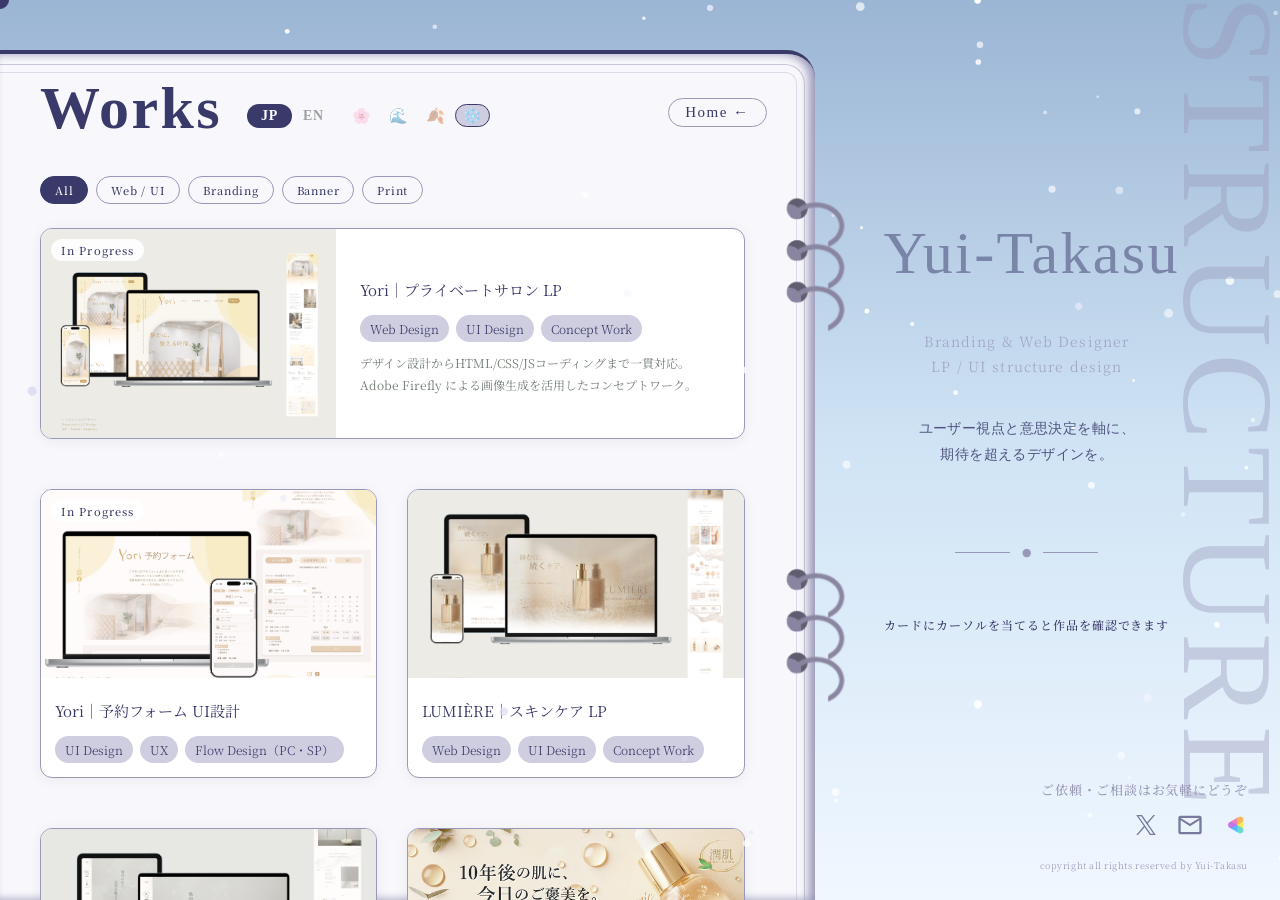
==== commit 3f795a98: "reform" ====
--- a/design/index.html
+++ b/design/index.html
@@ -36,7 +36,6 @@
   <!-- 季節背景JS -->
   <script src="../assets/js/autumn-bg.js"></script>
   <script src="../assets/js/winter-bg.js"></script>
-  <script src="../assets/js/summer-bg.js"></script>
   <script src="../assets/js/flare.js"></script>
 </head>
 <body>
@@ -98,6 +97,12 @@
             <div class="lang-switch">
               <button class="lang-btn is-active" data-lang="ja">JP</button>
               <button class="lang-btn" data-lang="en">EN</button>
+            </div>
+            <div class="season-switch" aria-label="季節テーマ切り替え">
+              <button class="season-btn" data-season="spring" title="春テーマ">🌸</button>
+              <button class="season-btn" data-season="summer" title="夏テーマ">🌊</button>
+              <button class="season-btn" data-season="autumn" title="秋テーマ">🍂</button>
+              <button class="season-btn" data-season="winter" title="冬テーマ">❄️</button>
             </div>
           </div>
           <nav class="header-nav">
--- a/assets/css/design.css
+++ b/assets/css/design.css
@@ -39,7 +39,7 @@
     #bg-overlay {
       position: fixed;
       inset: 0;
-      background: rgba(255,255,255,0.50);
+      background: rgba(255,255,255,0.30);
       z-index: -1;
       pointer-events: none;
     }
@@ -243,8 +243,8 @@
       min-height: 0;
       overflow-y: auto;
       overflow-x: hidden;
-      padding: 24px 40px 60px;
-      margin-right: 32px;
+      padding: 24px 20px 60px 40px;
+      margin-right: 50px;
       scrollbar-width: thin;
       scrollbar-color: var(--color-border) transparent;
     }
@@ -561,7 +561,7 @@
 
     /* === サイドバー（右） === */
     .sidebar {
-      flex: 4.5;
+      flex: 4;
       min-width: 0;
       background: transparent;
       display: flex;
@@ -1076,7 +1076,7 @@
     #ring-spine-img {
       position: fixed;
       top: 50%;
-      left: calc(60.9% - 30px);
+      left: calc(63.6% - 30px); /* JSが動的に上書き */
       transform: translateY(-50%);
       width: 60px;
       height: auto;
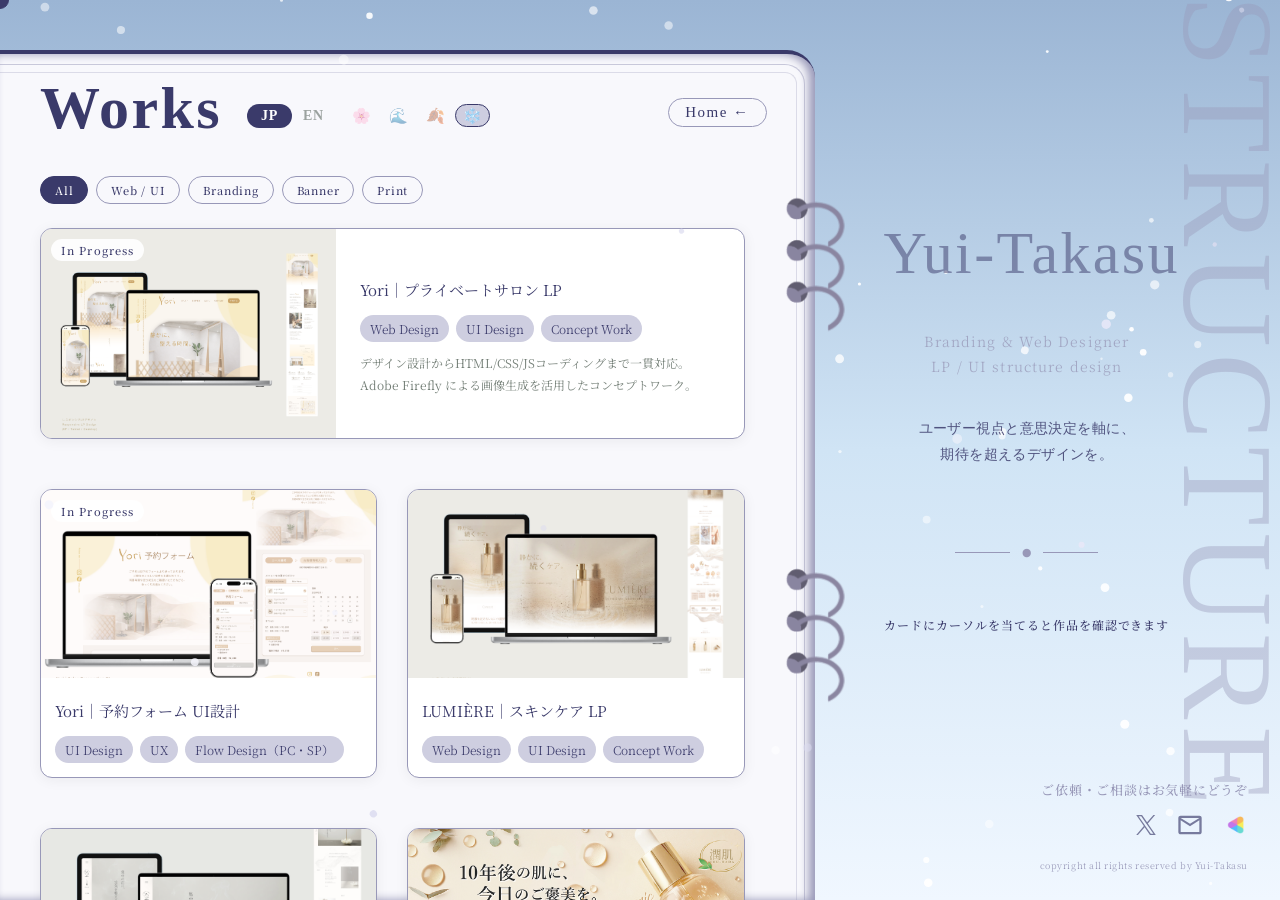
==== commit 4e401827: "favicon" ====
--- a/design/index.html
+++ b/design/index.html
@@ -3,6 +3,7 @@
 <head>
   <meta charset="UTF-8">
   <meta name="viewport" content="width=device-width, initial-scale=1">
+  <link rel="icon" href="/assets/img/favicon.png" type="image/png">
   <title>Design Works | Yui-Takasu</title>
 
   <!-- SEO -->
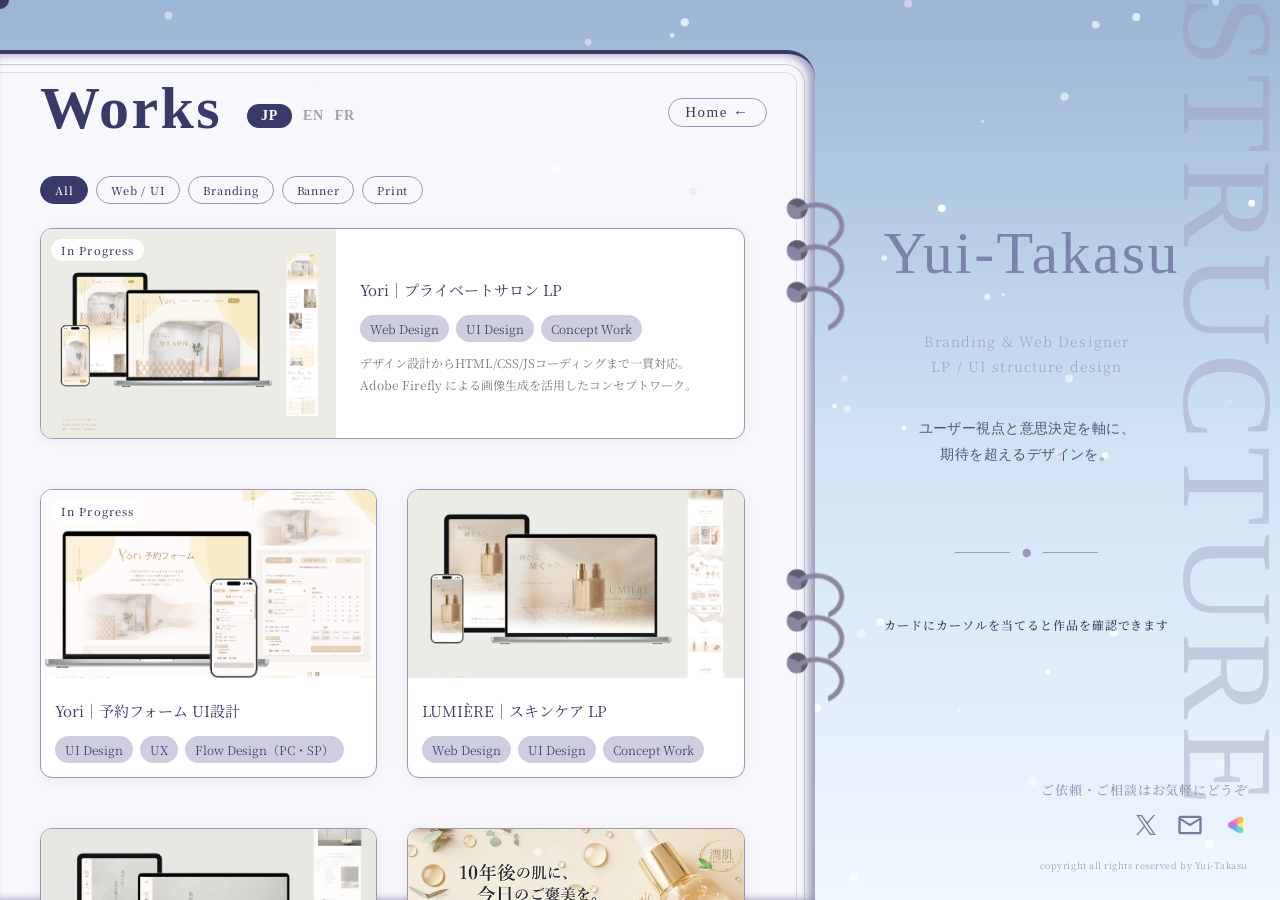
==== commit 70db3a7d: "超大規模リニューアル" ====
--- a/design/index.html
+++ b/design/index.html
@@ -75,7 +75,7 @@
 </div>
 
 <!-- モバイル用コンタクト固定ボタン（右上） -->
-<a id="mobile-contact" href="mailto:mayuyu9766@gmail.com" aria-label="メールでお問い合わせ">
+<a id="mobile-contact" href="mailto:mayuyu9766@gmail.com" aria-label="メールでお問い合わせ" data-aria-ja="メールでお問い合わせ" data-aria-en="Contact by email" data-aria-fr="Contacter par e-mail">
   <svg viewBox="0 -960 960 960" xmlns="http://www.w3.org/2000/svg" aria-hidden="true">
     <path fill="currentColor" d="M160-160q-33 0-56.5-23.5T80-240v-480q0-33 23.5-56.5T160-800h640q33 0 56.5 23.5T880-720v480q0 33-23.5 56.5T800-160H160Zm320-280L160-640v400h640v-400L480-440Zm0-80 320-200H160l320 200ZM160-640v-80 480-400Z"/>
   </svg>
@@ -98,16 +98,20 @@
             <div class="lang-switch">
               <button class="lang-btn is-active" data-lang="ja">JP</button>
               <button class="lang-btn" data-lang="en">EN</button>
-            </div>
-            <div class="season-switch" aria-label="季節テーマ切り替え">
-              <button class="season-btn" data-season="spring" title="春テーマ">🌸</button>
-              <button class="season-btn" data-season="summer" title="夏テーマ">🌊</button>
-              <button class="season-btn" data-season="autumn" title="秋テーマ">🍂</button>
-              <button class="season-btn" data-season="winter" title="冬テーマ">❄️</button>
+              <button class="lang-btn" data-lang="fr">FR</button>
+            </div>
+            <!-- 季節切り替えは動作確認用。公開サイトでは design.js が丸ごと削除する。
+                 hidden を付けているのは、公開環境で一瞬でも表示されないようにするため。
+                 ローカルで開いたときだけ design.js が hidden を外す。 -->
+            <div class="season-switch" hidden aria-label="季節テーマ切り替え" data-aria-ja="季節テーマ切り替え" data-aria-en="Seasonal theme switcher" data-aria-fr="Sélecteur de thème saisonnier">
+              <button class="season-btn" data-season="spring" title="春テーマ" data-tip-ja="春テーマ" data-tip-en="Spring theme" data-tip-fr="Thème printemps">🌸</button>
+              <button class="season-btn" data-season="summer" title="夏テーマ" data-tip-ja="夏テーマ" data-tip-en="Summer theme" data-tip-fr="Thème été">🌊</button>
+              <button class="season-btn" data-season="autumn" title="秋テーマ" data-tip-ja="秋テーマ" data-tip-en="Autumn theme" data-tip-fr="Thème automne">🍂</button>
+              <button class="season-btn" data-season="winter" title="冬テーマ" data-tip-ja="冬テーマ" data-tip-en="Winter theme" data-tip-fr="Thème hiver">❄️</button>
             </div>
           </div>
           <nav class="header-nav">
-            <a href="../index.html" class="home-link" aria-label="ホームへ戻る">Home ←</a>
+            <a href="../index.html" class="home-link" aria-label="ホームへ戻る" data-aria-ja="ホームへ戻る" data-aria-en="Back to home" data-aria-fr="Retour à l'accueil">Home ←</a>
           </nav>
         </header>
       <div class="left-bg-scroll">
@@ -133,7 +137,7 @@
             <span class="work-badge">In Progress</span>
           </div>
           <div class="work-meta">
-            <p class="work-title">Yori｜プライベートサロン LP</p>
+            <p class="work-title" data-ja="Yori｜プライベートサロン LP" data-en="Yori｜Private Salon LP" data-fr="Yori｜LP Salon Privé">Yori｜プライベートサロン LP</p>
             <div class="work-tags">
               <span class="work-tag">Web Design</span>
               <span class="work-tag">UI Design</span>
@@ -141,7 +145,8 @@
             </div>
             <p class="work-featured-desc"
                data-ja="デザイン設計からHTML/CSS/JSコーディングまで一貫対応。Adobe Firefly による画像生成を活用したコンセプトワーク。"
-               data-en="Full design-to-code production — UI design through HTML/CSS/JS implementation. Adobe Firefly used for image generation.">デザイン設計からHTML/CSS/JSコーディングまで一貫対応。Adobe Firefly による画像生成を活用したコンセプトワーク。</p>
+               data-en="Full design-to-code production — UI design through HTML/CSS/JS implementation. Adobe Firefly used for image generation."
+               data-fr="Production complète du design au code — conception UI jusqu'à l'implémentation HTML/CSS/JS. Génération d'images avec Adobe Firefly.">デザイン設計からHTML/CSS/JSコーディングまで一貫対応。Adobe Firefly による画像生成を活用したコンセプトワーク。</p>
           </div>
         </a>
 
@@ -154,7 +159,7 @@
             <span class="work-badge">In Progress</span>
           </div>
           <div class="work-meta">
-            <p class="work-title">Yori｜予約フォーム UI設計</p>
+            <p class="work-title" data-ja="Yori｜予約フォーム UI設計" data-en="Yori｜Reservation Form UI Design" data-fr="Yori｜Design UI du formulaire de réservation">Yori｜予約フォーム UI設計</p>
             <div class="work-tags">
               <span class="work-tag">UI Design</span>
               <span class="work-tag">UX</span>
@@ -171,7 +176,7 @@
             <div class="work-hover-overlay"></div>
           </div>
           <div class="work-meta">
-            <p class="work-title">LUMIÈRE｜スキンケア LP</p>
+            <p class="work-title" data-ja="LUMIÈRE｜スキンケア LP" data-en="LUMIÈRE｜Skincare LP" data-fr="LUMIÈRE｜LP Soins de la peau">LUMIÈRE｜スキンケア LP</p>
             <div class="work-tags">
               <span class="work-tag">Web Design</span>
               <span class="work-tag">UI Design</span>
@@ -188,7 +193,7 @@
             <div class="work-hover-overlay"></div>
           </div>
           <div class="work-meta">
-            <p class="work-title">STILL AIR｜お香ブランド LP</p>
+            <p class="work-title" data-ja="STILL AIR｜お香ブランド LP" data-en="STILL AIR｜Incense Brand LP" data-fr="STILL AIR｜LP Marque d'encens">STILL AIR｜お香ブランド LP</p>
             <div class="work-tags">
               <span class="work-tag">Web Design</span>
               <span class="work-tag">UI Design</span>
@@ -206,7 +211,7 @@
             <div class="work-hover-overlay"></div>
           </div>
           <div class="work-meta">
-            <p class="work-title">潤肌（URU-HADA）導入美容液</p>
+            <p class="work-title" data-ja="潤肌（URU-HADA）導入美容液" data-en="URU-HADA｜Introductory Beauty Serum" data-fr="URU-HADA｜Sérum de beauté d'introduction">潤肌（URU-HADA）導入美容液</p>
             <div class="work-tags">
               <span class="work-tag">Concept Work</span>
               <span class="work-tag">Emotion</span>
@@ -223,7 +228,7 @@
             <div class="work-hover-overlay"></div>
           </div>
           <div class="work-meta">
-            <p class="work-title">ビジネス統計学（Online Course）</p>
+            <p class="work-title" data-ja="ビジネス統計学（Online Course）" data-en="Business Statistics (Online Course)" data-fr="Statistiques appliquées au business (Cours en ligne)">ビジネス統計学（Online Course）</p>
             <div class="work-tags">
               <span class="work-tag">Concept Work</span>
               <span class="work-tag">Logic</span>
@@ -274,7 +279,7 @@
             <div class="work-hover-overlay"></div>
           </div>
           <div class="work-meta">
-            <p class="work-title">醸す（KAMOSU）</p>
+            <p class="work-title" data-ja="醸す（KAMOSU）" data-en="KAMOSU" data-fr="KAMOSU">醸す（KAMOSU）</p>
             <div class="work-tags">
               <span class="work-tag">Business Card Design</span>
             </div>
@@ -354,7 +359,7 @@
             <div class="work-hover-overlay"></div>
           </div>
           <div class="work-meta">
-            <p class="work-title">冬限定 ひとくちチョコ</p>
+            <p class="work-title" data-ja="冬限定 ひとくちチョコ" data-en="Winter Limited Bite-Size Chocolates" data-fr="Chocolats bouchées édition hiver">冬限定 ひとくちチョコ</p>
             <div class="work-tags">
               <span class="work-tag">Promotion Banner</span>
               <span class="work-tag">季節商品訴求</span>
@@ -370,7 +375,7 @@
             <div class="work-hover-overlay"></div>
           </div>
           <div class="work-meta">
-            <p class="work-title">貸切露天風呂付き宿泊プラン</p>
+            <p class="work-title" data-ja="貸切露天風呂付き宿泊プラン" data-en="Private Open-Air Bath Stay Plan" data-fr="Forfait séjour avec bain extérieur privé">貸切露天風呂付き宿泊プラン</p>
             <div class="work-tags">
               <span class="work-tag">Promotion Banner</span>
               <span class="work-tag">2 Variations（販促・ブランディング）</span>
@@ -386,7 +391,7 @@
             <div class="work-hover-overlay"></div>
           </div>
           <div class="work-meta">
-            <p class="work-title">Kobayasランド 開園記念</p>
+            <p class="work-title" data-ja="Kobayasランド 開園記念" data-en="Kobayas Land｜Opening Commemoration" data-fr="Kobayas Land｜Commémoration de l'ouverture">Kobayasランド 開園記念</p>
             <div class="work-tags">
               <span class="work-tag">Promotion Banner</span>
               <span class="work-tag">イベント告知</span>
@@ -402,7 +407,7 @@
             <div class="work-hover-overlay"></div>
           </div>
           <div class="work-meta">
-            <p class="work-title">Koba-Pay クリスマスキャンペーン</p>
+            <p class="work-title" data-ja="Koba-Pay クリスマスキャンペーン" data-en="Koba Pay｜Christmas Campaign" data-fr="Koba Pay｜Campagne de Noël">Koba-Pay クリスマスキャンペーン</p>
             <div class="work-tags">
               <span class="work-tag">Promotion Banner</span>
               <span class="work-tag">アプリ利用促進</span>
@@ -418,7 +423,7 @@
             <div class="work-hover-overlay"></div>
           </div>
           <div class="work-meta">
-            <p class="work-title">スポーツKoba 新春入会キャンペーン</p>
+            <p class="work-title" data-ja="スポーツKoba 新春入会キャンペーン" data-en="Sports Koba｜New Year Membership Campaign" data-fr="Sports Koba｜Campagne d'adhésion du Nouvel An">スポーツKoba 新春入会キャンペーン</p>
             <div class="work-tags">
               <span class="work-tag">Promotion Banner</span>
               <span class="work-tag">入会促進</span>
@@ -450,7 +455,7 @@
             <div class="work-hover-overlay"></div>
           </div>
           <div class="work-meta">
-            <p class="work-title">自分用名刺</p>
+            <p class="work-title" data-ja="自分用名刺" data-en="Personal Business Card" data-fr="Carte de visite personnelle">自分用名刺</p>
             <div class="work-tags">
               <span class="work-tag">Print Design</span>
             </div>
@@ -465,7 +470,7 @@
             <div class="work-hover-overlay"></div>
           </div>
           <div class="work-meta">
-            <p class="work-title">紙ポートフォリオ</p>
+            <p class="work-title" data-ja="紙ポートフォリオ" data-en="Printed Portfolio" data-fr="Portfolio papier">紙ポートフォリオ</p>
             <div class="work-tags">
               <span class="work-tag">Print Design</span>
             </div>
@@ -498,7 +503,7 @@
 
       </div><!-- /.left-bg-scroll -->
     </main>
-    <a class="page-top" id="page-top" href="#" aria-label="ページ上部へ">
+    <a class="page-top" id="page-top" href="#" aria-label="ページ上部へ" data-aria-ja="ページ上部へ" data-aria-en="Back to top" data-aria-fr="Haut de page">
       <span class="page-top__text">PAGE TOP</span>
     </a>
   </div>
@@ -558,7 +563,7 @@
 <!-- モーダル -->
 <div class="modal-overlay" id="work-modal" role="dialog" aria-modal="true" aria-hidden="true">
   <div class="modal-box" id="modal-box">
-    <button class="modal-close" id="modal-close" aria-label="閉じる">×</button>
+    <button class="modal-close" id="modal-close" aria-label="閉じる" data-aria-ja="閉じる" data-aria-en="Close" data-aria-fr="Fermer">×</button>
     <h2 class="modal-title" id="modal-title"></h2>
     <p class="modal-subtitle" id="modal-subtitle"></p>
     <div class="modal-body" id="modal-body"></div>
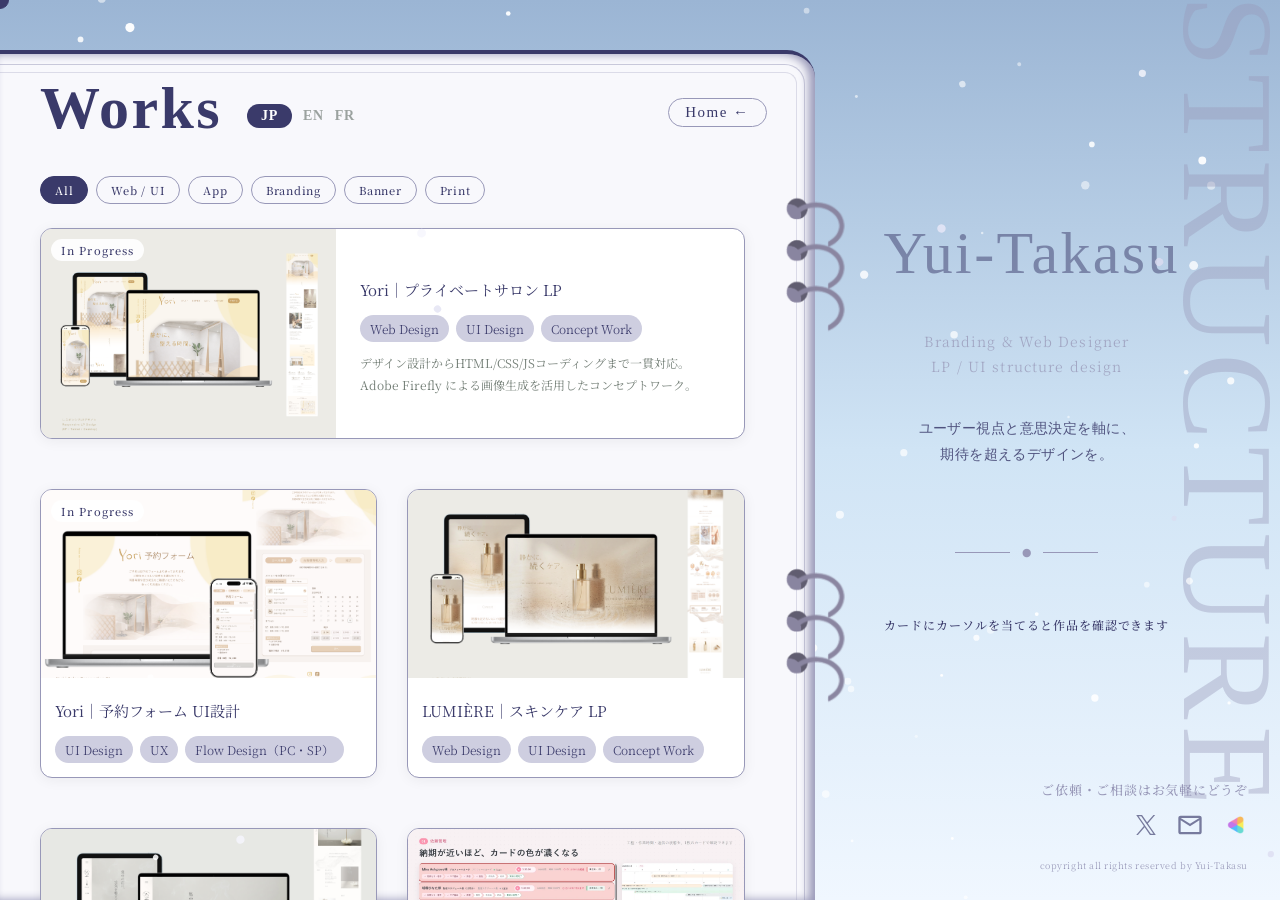
==== commit 53b9d67b: "Atelier Manager をデザイン・イラスト両ページに追加（デザインはApp分類、イラストはその他タブ） Co-Authored-By: Claude Opus 5.5 <noreply@an" ====
--- a/design/index.html
+++ b/design/index.html
@@ -120,6 +120,7 @@
       <div class="filter-bar" id="filter-bar">
         <button class="filter-btn is-active" data-filter="all">All</button>
         <button class="filter-btn" data-filter="web">Web / UI</button>
+        <button class="filter-btn" data-filter="app">App</button>
         <button class="filter-btn" data-filter="branding">Branding</button>
         <button class="filter-btn" data-filter="banner">Banner</button>
         <button class="filter-btn" data-filter="print">Print</button>
@@ -198,6 +199,24 @@
               <span class="work-tag">Web Design</span>
               <span class="work-tag">UI Design</span>
               <span class="work-tag">Concept Work</span>
+            </div>
+          </div>
+        </a>
+
+        <!-- App -->
+        <a class="work-card" href="#" data-modal="atelier_manager" data-cat="app"
+           data-hover-ja="依頼・制作・収支をひとつで管理する、クリエイター向けのWindowsデスクトップアプリ。企画から実装まで担当。"
+           data-hover-en="A Windows desktop app for creators to manage requests, production, and income in one place. Planning through implementation.">
+          <div class="work-thumb">
+            <img src="../images/works/design/atelier-manager.webp" alt="" loading="lazy">
+            <div class="work-hover-overlay"></div>
+          </div>
+          <div class="work-meta">
+            <p class="work-title" data-ja="Atelier Manager｜クリエイター向け 仕事管理アプリ" data-en="Atelier Manager｜Work Manager for Creators" data-fr="Atelier Manager｜Gestionnaire de travail pour créateurs">Atelier Manager｜クリエイター向け 仕事管理アプリ</p>
+            <div class="work-tags">
+              <span class="work-tag">Desktop App</span>
+              <span class="work-tag">UI/UX</span>
+              <span class="work-tag">Frontend</span>
             </div>
           </div>
         </a>
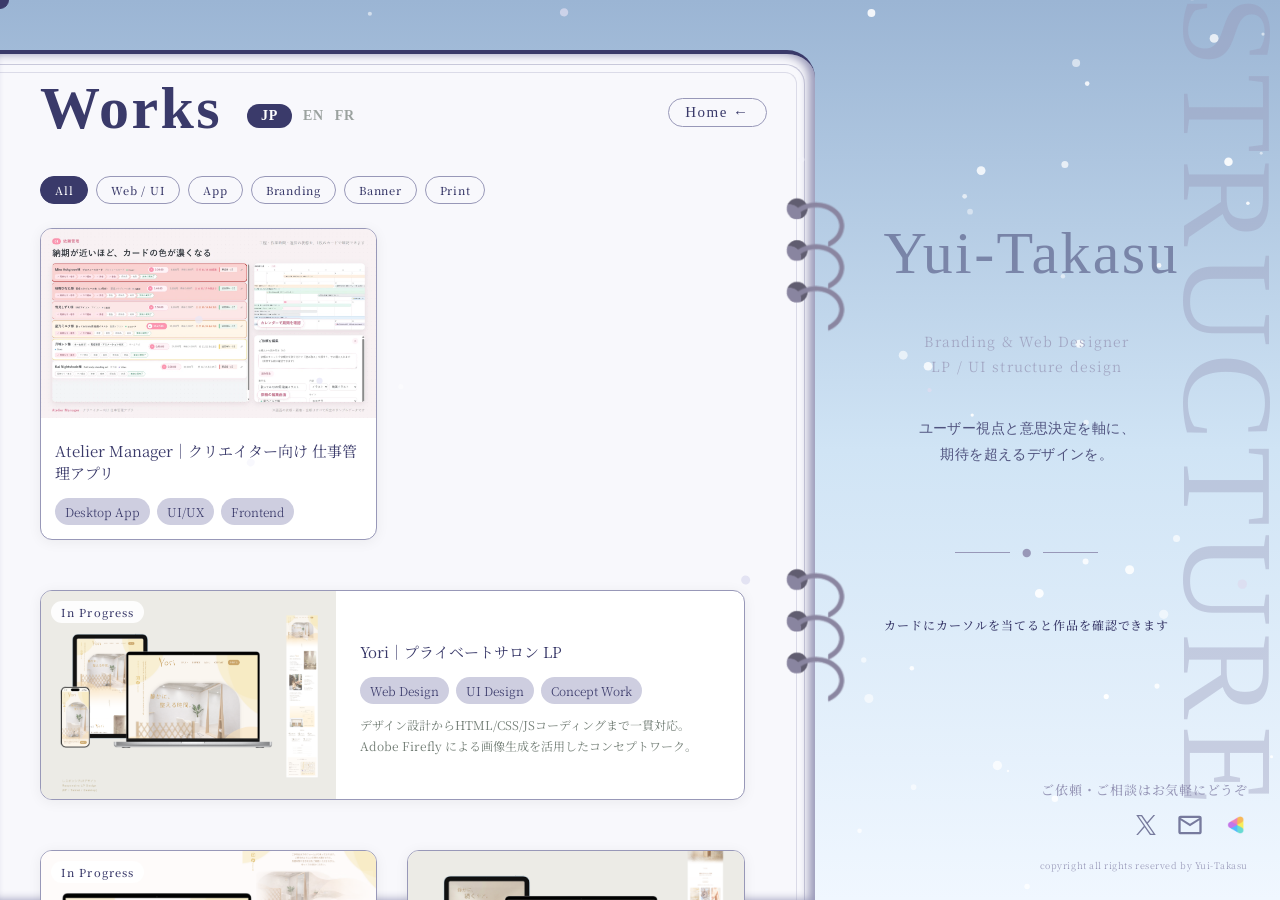
==== commit 4dff0fa5: "デザインページ：Atelier Manager のカードを一覧の先頭へ移動 Co-Authored-By: Claude Opus 5.5 <noreply@anthropic.com>" ====
--- a/design/index.html
+++ b/design/index.html
@@ -128,6 +128,24 @@
 
       <!-- works-grid -->
       <div class="works-grid" id="works-grid">
+        <!-- App -->
+        <a class="work-card" href="#" data-modal="atelier_manager" data-cat="app"
+           data-hover-ja="依頼・制作・収支をひとつで管理する、クリエイター向けのWindowsデスクトップアプリ。企画から実装まで担当。"
+           data-hover-en="A Windows desktop app for creators to manage requests, production, and income in one place. Planning through implementation.">
+          <div class="work-thumb">
+            <img src="../images/works/design/atelier-manager.webp" alt="" loading="lazy">
+            <div class="work-hover-overlay"></div>
+          </div>
+          <div class="work-meta">
+            <p class="work-title" data-ja="Atelier Manager｜クリエイター向け 仕事管理アプリ" data-en="Atelier Manager｜Work Manager for Creators" data-fr="Atelier Manager｜Gestionnaire de travail pour créateurs">Atelier Manager｜クリエイター向け 仕事管理アプリ</p>
+            <div class="work-tags">
+              <span class="work-tag">Desktop App</span>
+              <span class="work-tag">UI/UX</span>
+              <span class="work-tag">Frontend</span>
+            </div>
+          </div>
+        </a>
+
         <!-- LP / Web Design -->
         <a class="work-card" href="#" data-modal="yori_salon" data-cat="web" data-featured
            data-hover-ja="プライベートサロン向けLP。デザインからHTML/CSS/JSコーディングまで一貫制作。Adobe Firefly使用。"
@@ -199,24 +217,6 @@
               <span class="work-tag">Web Design</span>
               <span class="work-tag">UI Design</span>
               <span class="work-tag">Concept Work</span>
-            </div>
-          </div>
-        </a>
-
-        <!-- App -->
-        <a class="work-card" href="#" data-modal="atelier_manager" data-cat="app"
-           data-hover-ja="依頼・制作・収支をひとつで管理する、クリエイター向けのWindowsデスクトップアプリ。企画から実装まで担当。"
-           data-hover-en="A Windows desktop app for creators to manage requests, production, and income in one place. Planning through implementation.">
-          <div class="work-thumb">
-            <img src="../images/works/design/atelier-manager.webp" alt="" loading="lazy">
-            <div class="work-hover-overlay"></div>
-          </div>
-          <div class="work-meta">
-            <p class="work-title" data-ja="Atelier Manager｜クリエイター向け 仕事管理アプリ" data-en="Atelier Manager｜Work Manager for Creators" data-fr="Atelier Manager｜Gestionnaire de travail pour créateurs">Atelier Manager｜クリエイター向け 仕事管理アプリ</p>
-            <div class="work-tags">
-              <span class="work-tag">Desktop App</span>
-              <span class="work-tag">UI/UX</span>
-              <span class="work-tag">Frontend</span>
             </div>
           </div>
         </a>
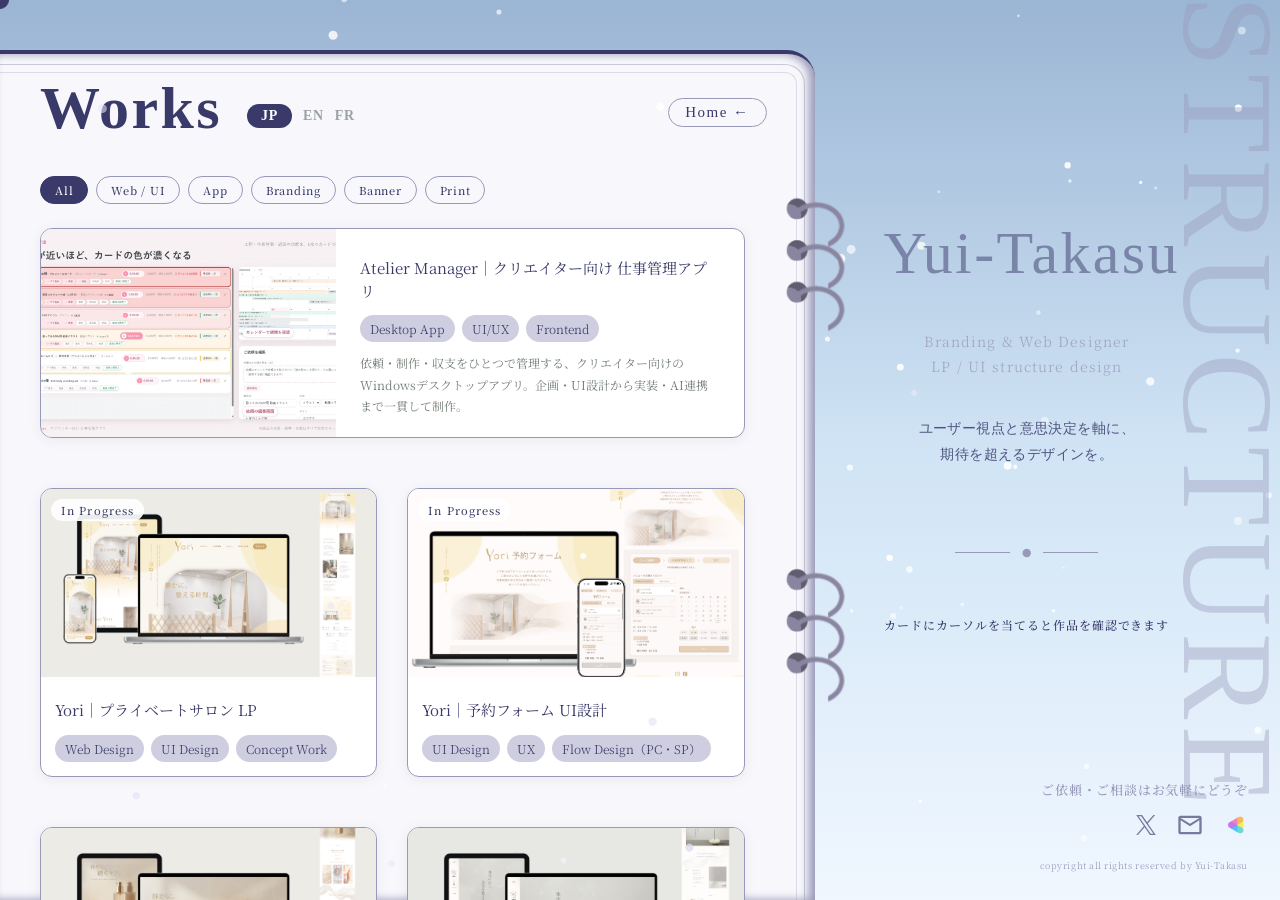
==== commit c9dc8154: "デザインページ：Atelier Manager を大きいカードに、Yori を普通のカードに入れ替え Co-Authored-By: Claude Opus 5.5 <noreply@anthropi" ====
--- a/design/index.html
+++ b/design/index.html
@@ -129,7 +129,7 @@
       <!-- works-grid -->
       <div class="works-grid" id="works-grid">
         <!-- App -->
-        <a class="work-card" href="#" data-modal="atelier_manager" data-cat="app"
+        <a class="work-card" href="#" data-modal="atelier_manager" data-cat="app" data-featured
            data-hover-ja="依頼・制作・収支をひとつで管理する、クリエイター向けのWindowsデスクトップアプリ。企画から実装まで担当。"
            data-hover-en="A Windows desktop app for creators to manage requests, production, and income in one place. Planning through implementation.">
           <div class="work-thumb">
@@ -143,11 +143,15 @@
               <span class="work-tag">UI/UX</span>
               <span class="work-tag">Frontend</span>
             </div>
+            <p class="work-featured-desc"
+               data-ja="依頼・制作・収支をひとつで管理する、クリエイター向けのWindowsデスクトップアプリ。企画・UI設計から実装・AI連携まで一貫して制作。"
+               data-en="A Windows desktop app for creators that manages requests, production, and income in one place. Built end to end — from planning and UI design to implementation and AI integration."
+               data-fr="Une application de bureau Windows pour créateurs qui gère demandes, production et revenus en un seul endroit. Réalisée de bout en bout — de la planification et du design UI jusqu'à l'implémentation et l'intégration de l'IA.">依頼・制作・収支をひとつで管理する、クリエイター向けのWindowsデスクトップアプリ。企画・UI設計から実装・AI連携まで一貫して制作。</p>
           </div>
         </a>
 
         <!-- LP / Web Design -->
-        <a class="work-card" href="#" data-modal="yori_salon" data-cat="web" data-featured
+        <a class="work-card" href="#" data-modal="yori_salon" data-cat="web"
            data-hover-ja="プライベートサロン向けLP。デザインからHTML/CSS/JSコーディングまで一貫制作。Adobe Firefly使用。"
            data-hover-en="LP for a private salon. Full design-to-code production. Adobe Firefly used.">
           <div class="work-thumb">
--- a/assets/css/design.css
+++ b/assets/css/design.css
@@ -335,6 +335,8 @@
       line-height: 1.8;
       margin-top: 10px;
     }
+    /* 説明文は大きいカードのときだけ出す（普通のカードに戻した作品はHTMLに残したまま隠す） */
+    .work-card:not([data-featured]) .work-featured-desc { display: none; }
 
     /* === 作品カード === */
     .work-card {
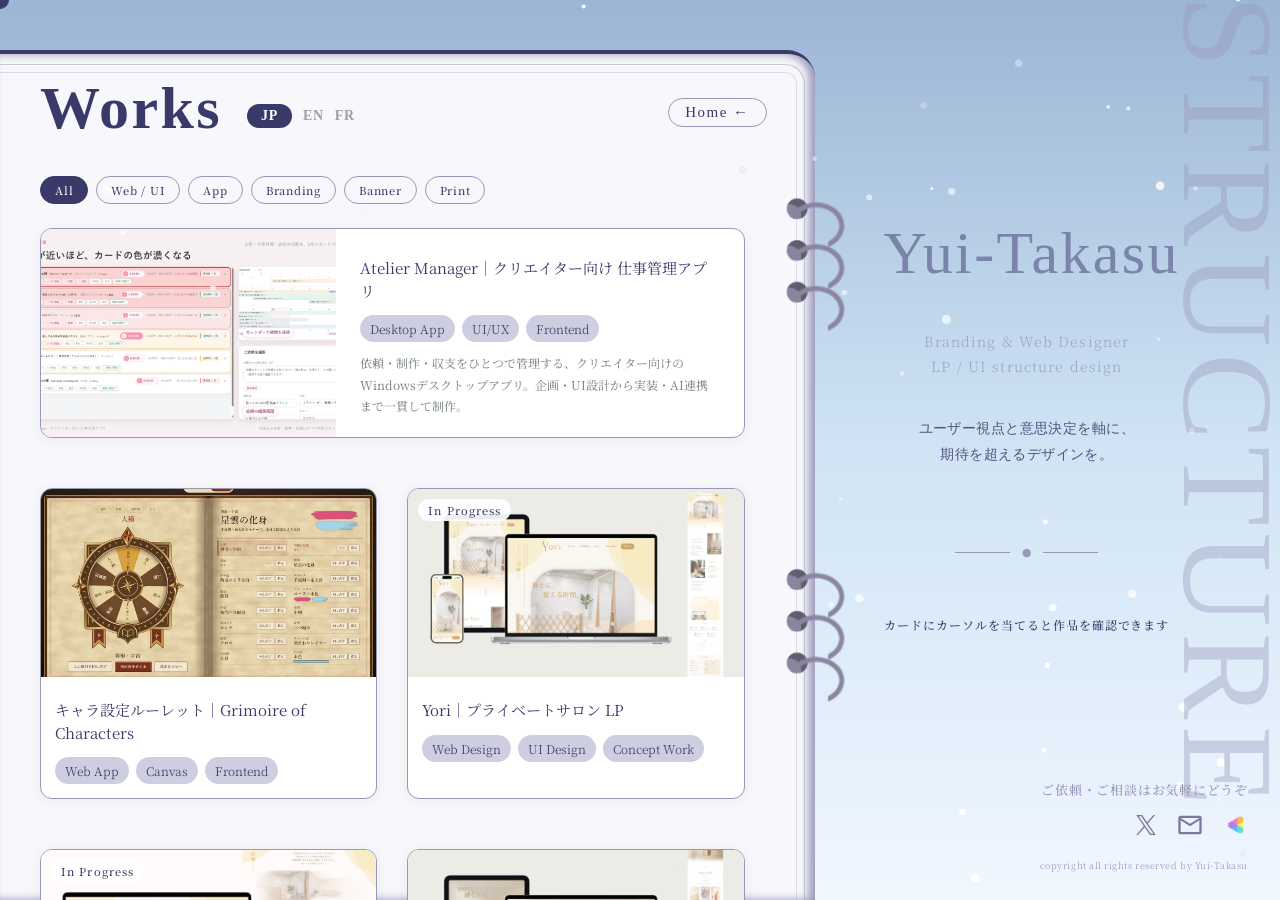
==== commit 653fb07c: "キャラ設定ルーレットを公開し、デザイン・イラストページから導線を追加 - /roulette/ に公開版を配置（タロット・魔導書の2スタイル、日英仏対応） - 設定項目を1,015語ぶん英仏に翻訳、盤" ====
--- a/design/index.html
+++ b/design/index.html
@@ -147,6 +147,23 @@
                data-ja="依頼・制作・収支をひとつで管理する、クリエイター向けのWindowsデスクトップアプリ。企画・UI設計から実装・AI連携まで一貫して制作。"
                data-en="A Windows desktop app for creators that manages requests, production, and income in one place. Built end to end — from planning and UI design to implementation and AI integration."
                data-fr="Une application de bureau Windows pour créateurs qui gère demandes, production et revenus en un seul endroit. Réalisée de bout en bout — de la planification et du design UI jusqu'à l'implémentation et l'intégration de l'IA.">依頼・制作・収支をひとつで管理する、クリエイター向けのWindowsデスクトップアプリ。企画・UI設計から実装・AI連携まで一貫して制作。</p>
+          </div>
+        </a>
+
+        <a class="work-card" href="#" data-modal="character_roulette" data-cat="app"
+           data-hover-ja="キャラクターの種族・モチーフ・服装・髪型までを回して決めるWebアプリ。ブラウザでそのまま遊べます。"
+           data-hover-en="A web app that rolls for a character's race, motifs, outfit and hairstyle. Playable right in the browser.">
+          <div class="work-thumb">
+            <img src="../images/works/roulette/thumb.webp" alt="" loading="lazy">
+            <div class="work-hover-overlay"></div>
+          </div>
+          <div class="work-meta">
+            <p class="work-title" data-ja="キャラ設定ルーレット｜Grimoire of Characters" data-en="Character Roulette｜Grimoire of Characters" data-fr="Roulette de personnages｜Grimoire of Characters">キャラ設定ルーレット｜Grimoire of Characters</p>
+            <div class="work-tags">
+              <span class="work-tag">Web App</span>
+              <span class="work-tag">Canvas</span>
+              <span class="work-tag">Frontend</span>
+            </div>
           </div>
         </a>
 
--- a/assets/css/design.css
+++ b/assets/css/design.css
@@ -750,6 +750,11 @@
       scrollbar-color: var(--color-border) transparent;
       transition: background 0.6s ease;
     }
+    /* 画面の細部まで見せたい作品用の幅広モーダル（キャラ設定ルーレットなど）。
+       画像の高さ上限も上げないと、幅を広げても画像が小さいままになる */
+    .modal-box--wide { max-width: 1040px; }
+    .modal-box--wide .mwork__img { max-height: 620px; }
+
     .modal-box::-webkit-scrollbar { width: 4px; }
     .modal-box::-webkit-scrollbar-thumb { background: var(--color-border); border-radius: 2px; }
 
@@ -1025,6 +1030,34 @@
     .mwork__note dl { display: grid; grid-template-columns: auto 1fr; gap: 4px 10px; }
     .mwork__note dt { font-weight: 500; color: rgba(42,58,46,0.7); white-space: nowrap; }
     .mwork__note dd { color: #2a3a2e; }
+    /* 実際に触れる作品への導線。他の作品と違う点なので目立たせる */
+    .mwork__cta {
+      display: inline-flex;
+      align-items: center;
+      gap: 8px;
+      margin: 14px 0 2px;
+      padding: 13px 30px;
+      border-radius: 999px;
+      background: var(--color-accent);
+      color: #fff;
+      font-size: 14px;
+      letter-spacing: 0.04em;
+      text-decoration: none;
+      transition: transform 0.2s ease, box-shadow 0.2s ease, opacity 0.2s ease;
+      box-shadow: 0 4px 14px rgba(42, 58, 46, 0.18);
+    }
+    .mwork__cta:hover {
+      transform: translateY(-2px);
+      box-shadow: 0 7px 20px rgba(42, 58, 46, 0.24);
+    }
+    .mwork__cta::after { content: '↗'; font-size: 13px; opacity: 0.85; }
+    .mwork__ctanote {
+      margin: 7px 0 0;
+      font-size: 11.5px;
+      color: rgba(42, 58, 46, 0.6);
+      line-height: 1.6;
+    }
+
     .mwork__related {
       margin-top: 10px;
       font-size: 11.5px;
